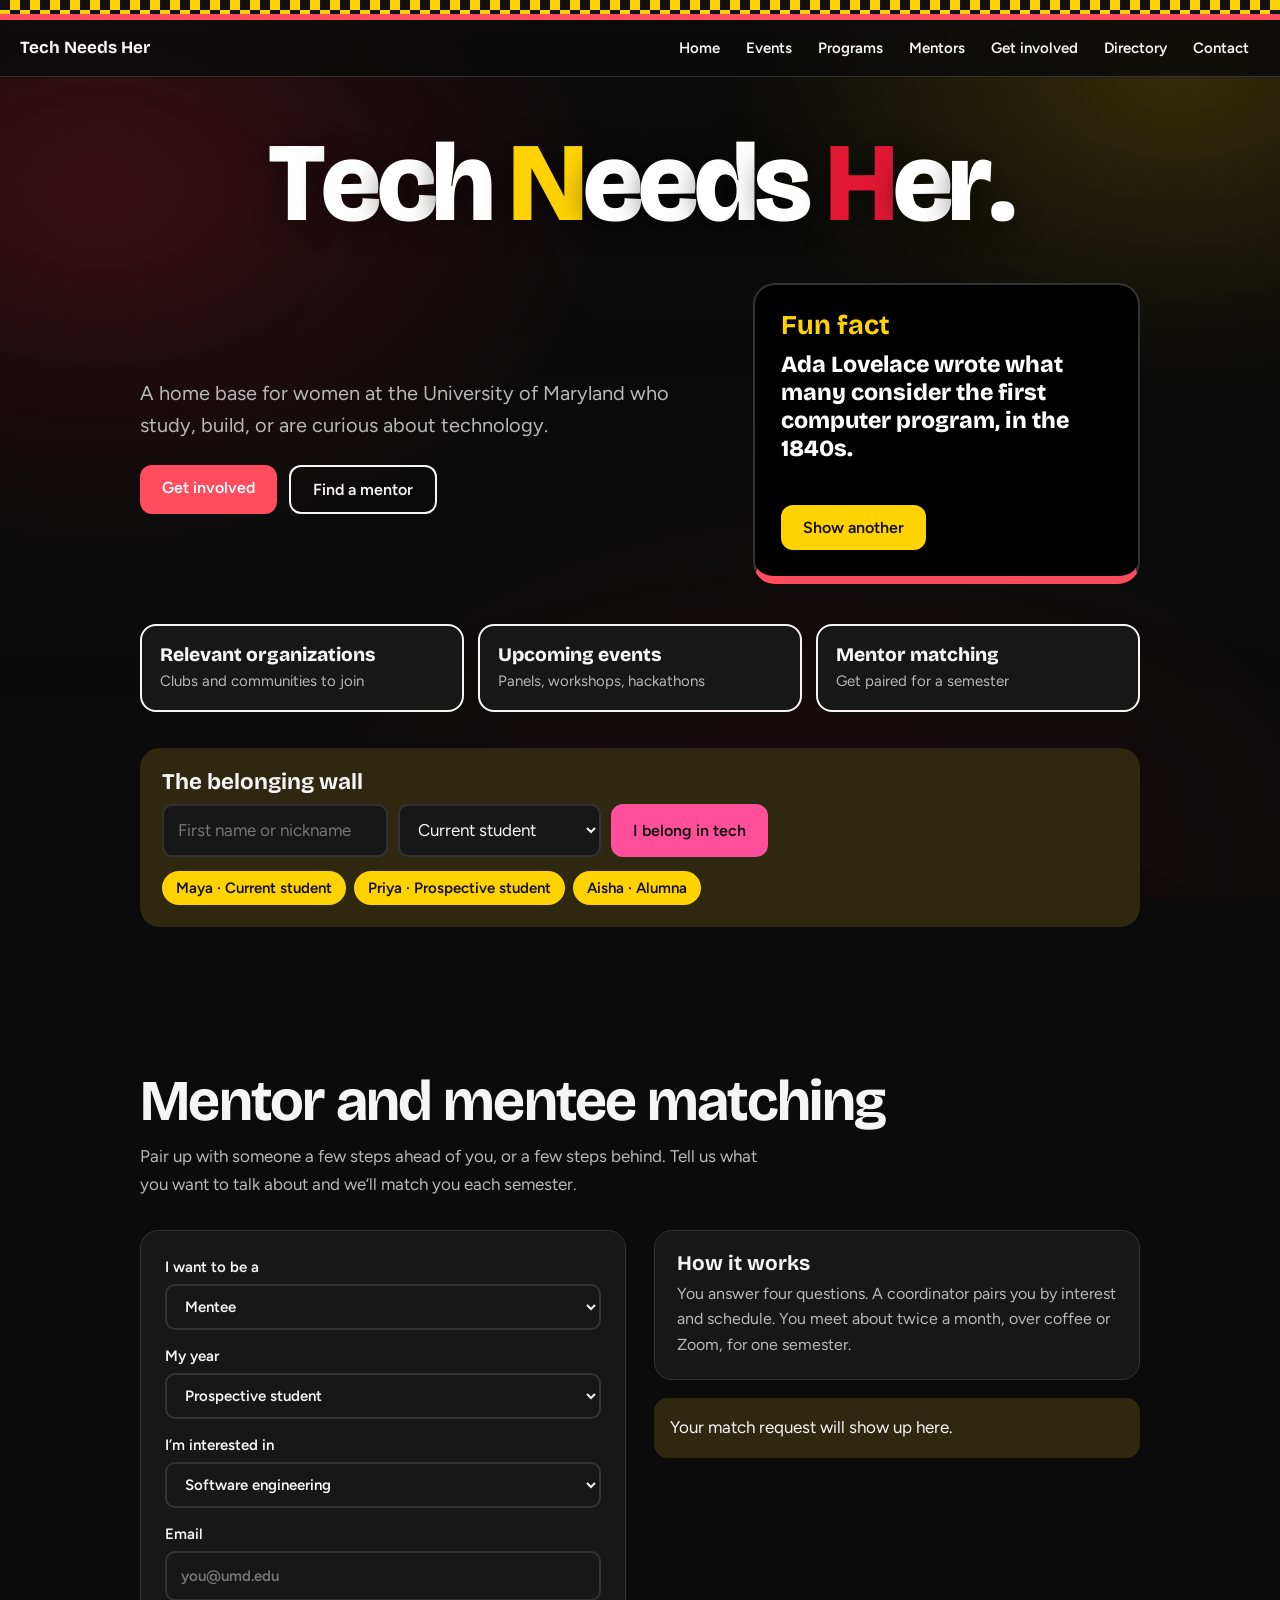
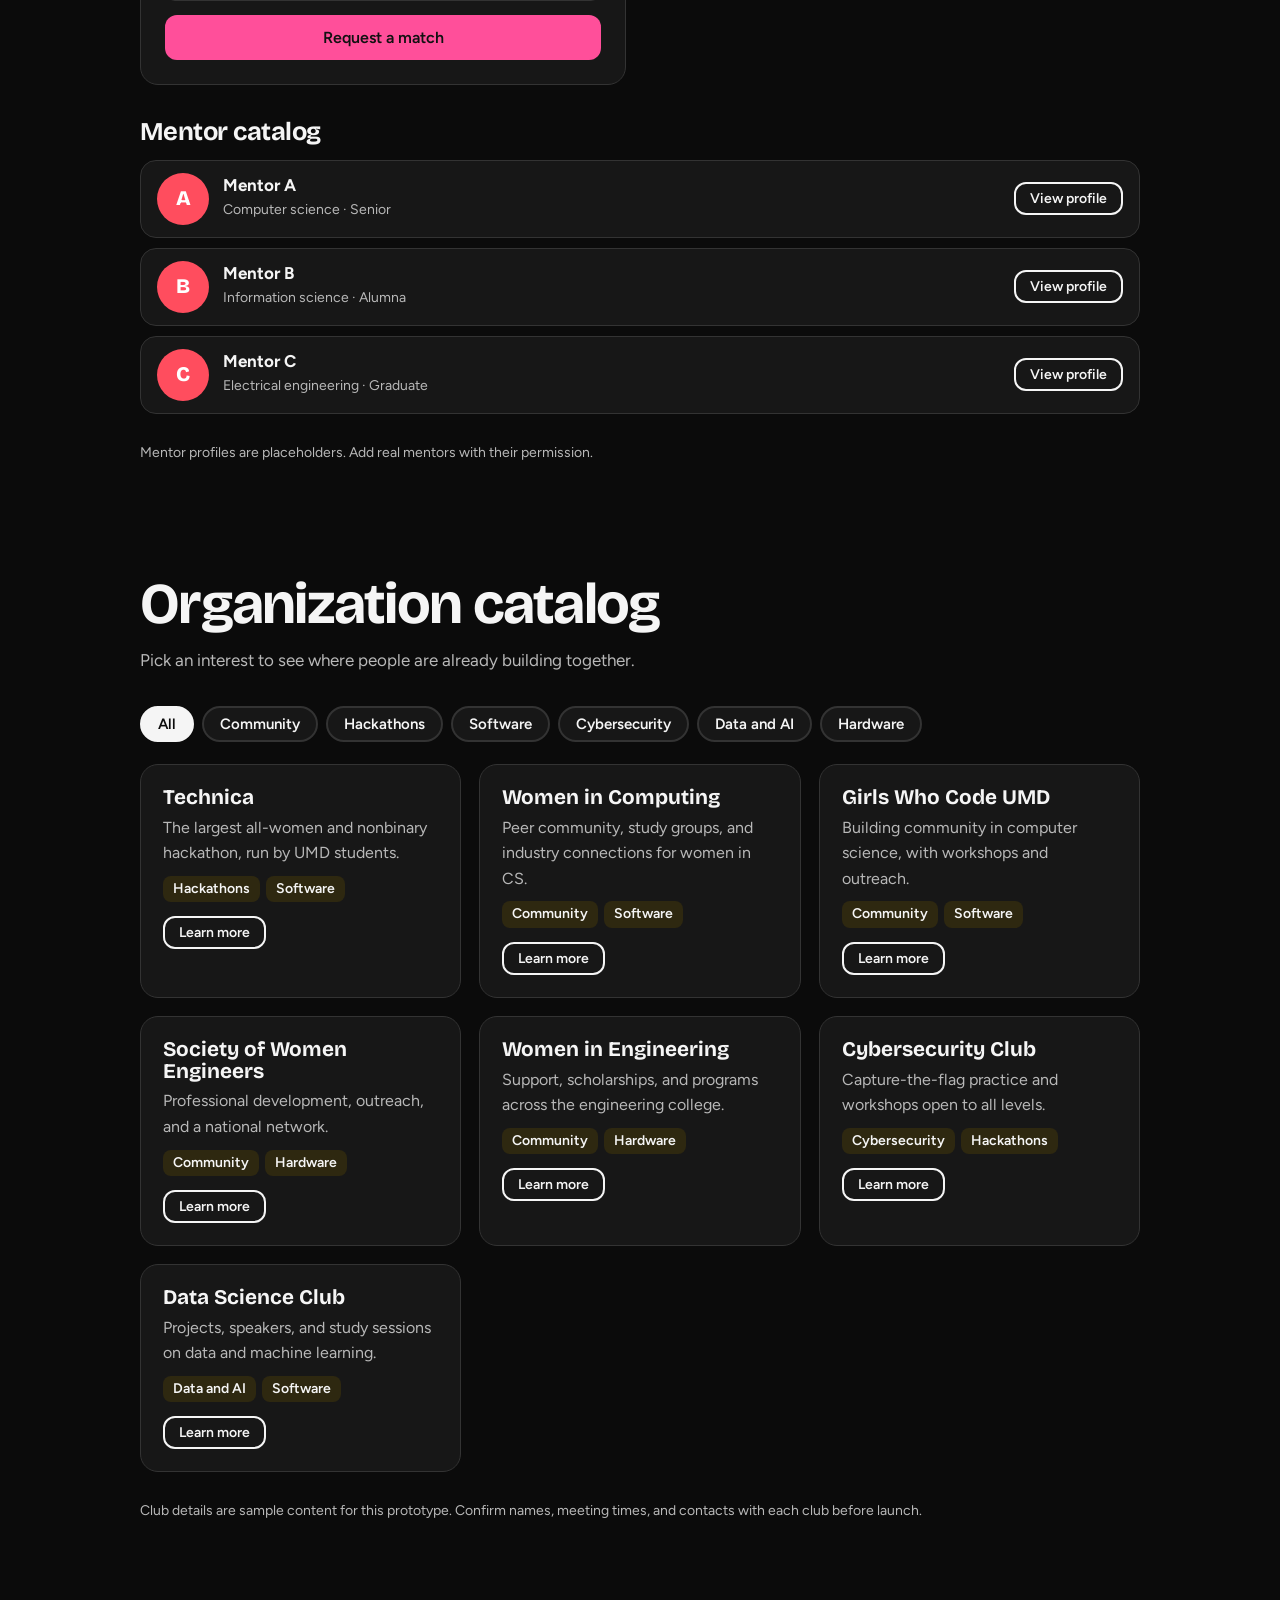
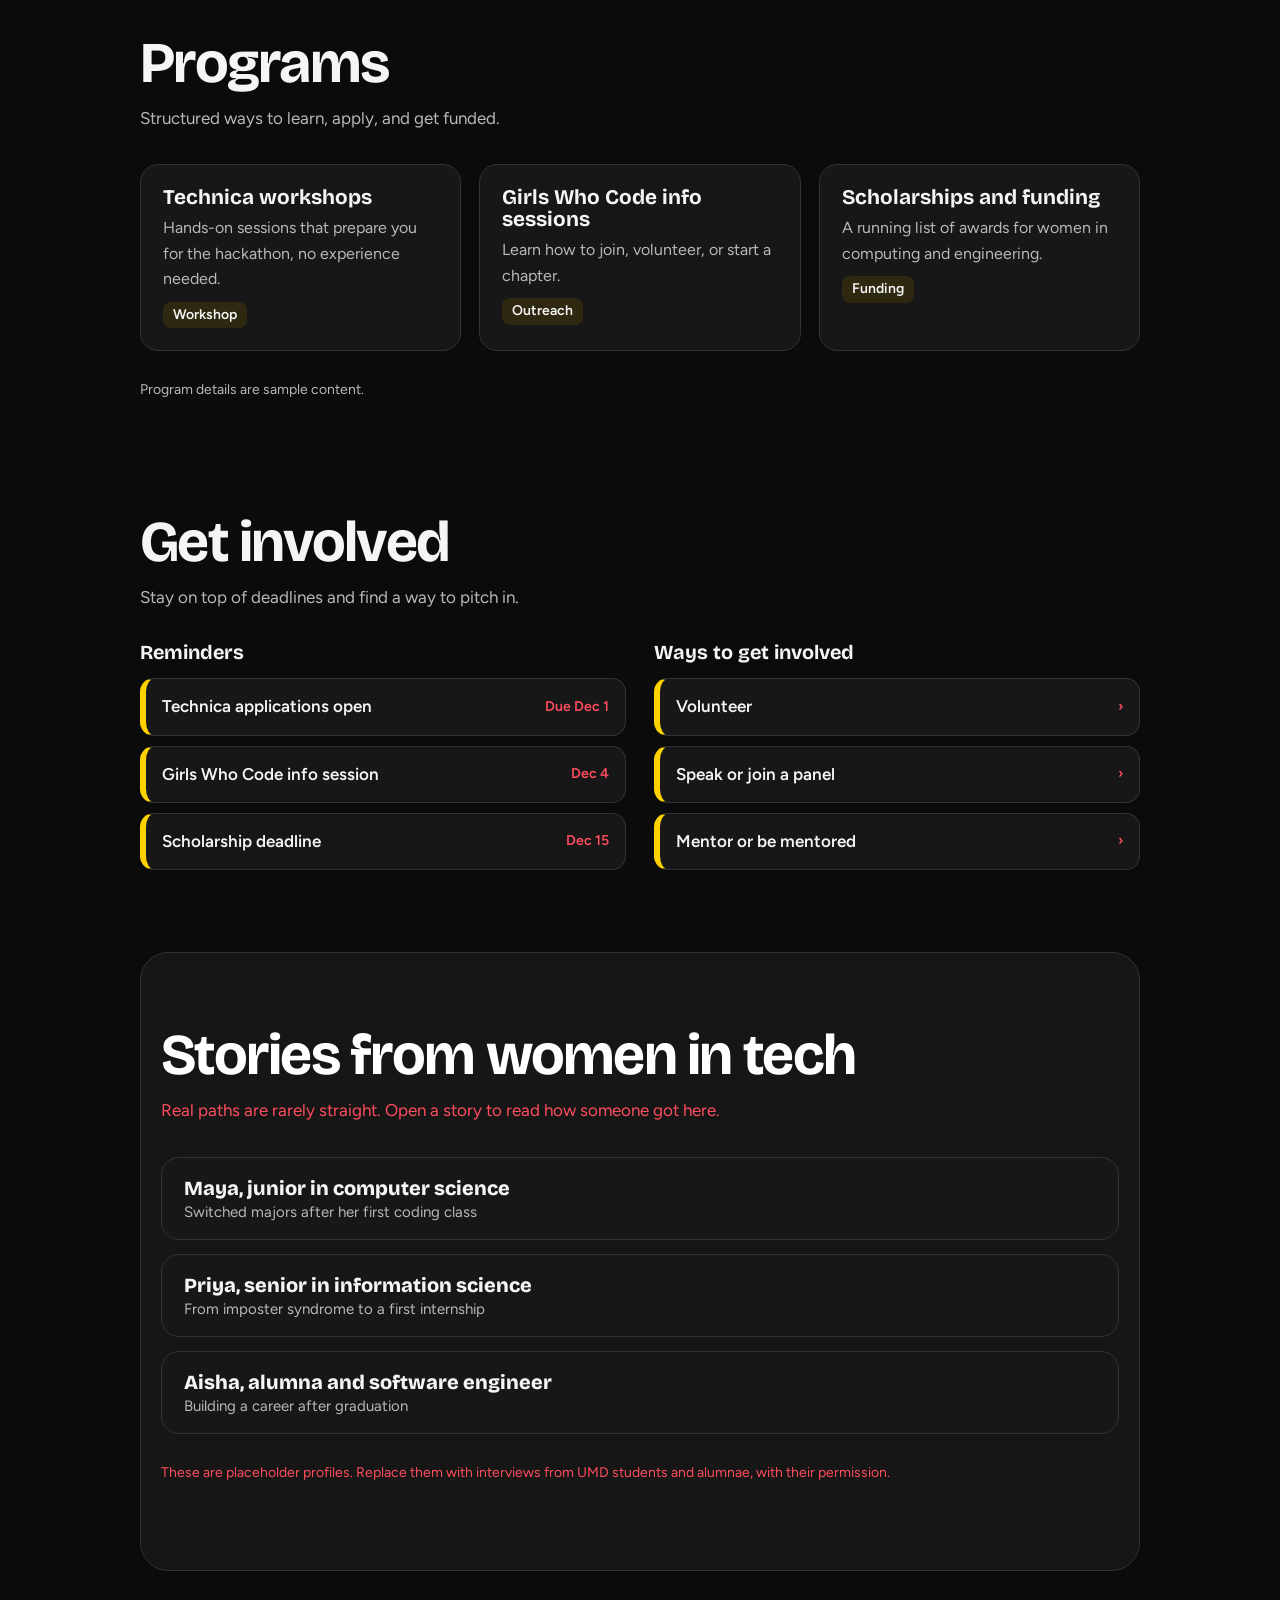
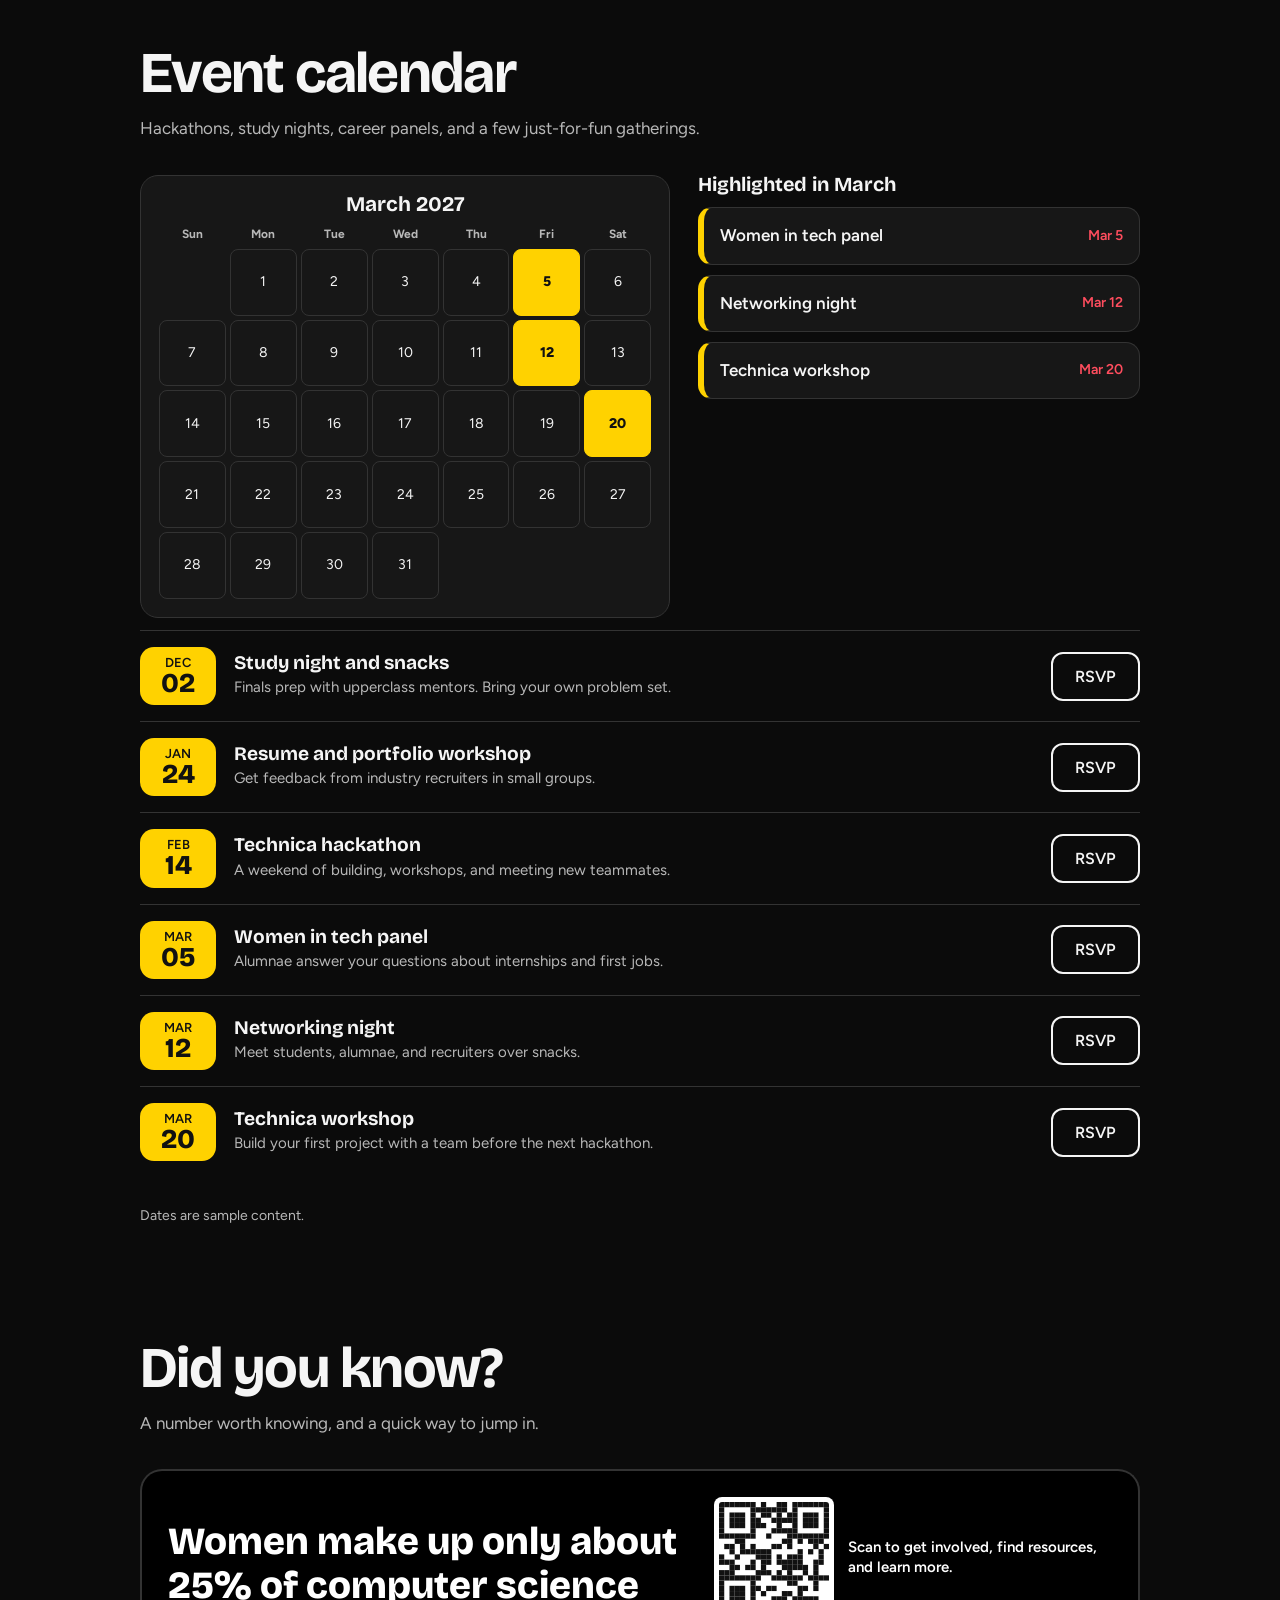
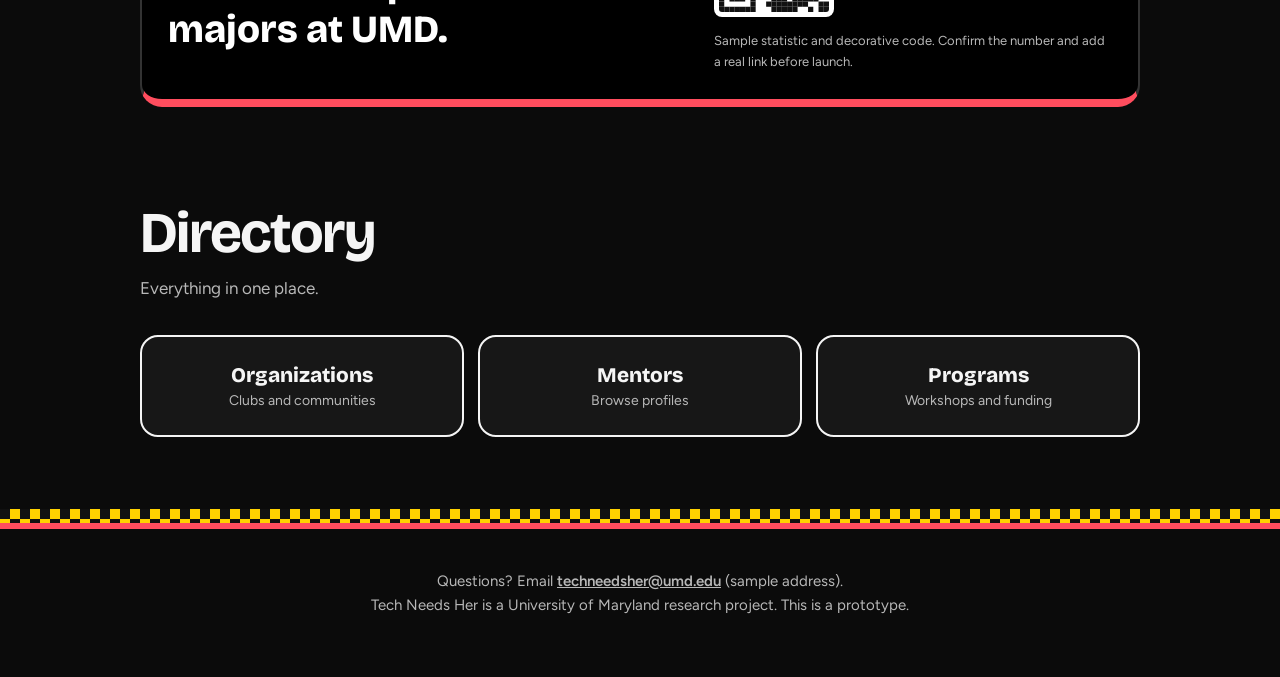
==== index.html @ 609c002f "for link" ====
<!DOCTYPE html>
<html lang="en">
<head>
<meta charset="utf-8">
<meta name="viewport" content="width=device-width, initial-scale=1, viewport-fit=cover">
<title>Tech Needs Her · UMD (Dark)</title>
<link rel="preconnect" href="https://fonts.googleapis.com">
<link href="https://fonts.googleapis.com/css2?family=Bricolage+Grotesque:wght@500;800&family=Figtree:wght@400;600&display=swap" rel="stylesheet">
<link rel="stylesheet" href="tnh2.css">
</head>
<body id="top">
<div class="bgvid" aria-hidden="true"><div class="glow"></div><video id="bgv" muted loop playsinline preload="auto"></video></div>
<div class="flag" aria-hidden="true"></div>
<nav aria-label="Main"><b>Tech Needs Her</b>
<a href="#top">Home</a><a href="#events">Events</a><a href="#programs">Programs</a><a href="#mentors">Mentors</a><a href="#involved">Get involved</a><a href="#directory">Directory</a><a href="#contact">Contact</a></nav>

<section class="hero">
<h1 class="title" aria-label="Tech Needs Her."><span aria-hidden="true"><span class="ch" style="--i:0">T</span><span class="ch" style="--i:1">e</span><span class="ch" style="--i:2">c</span><span class="ch" style="--i:3">h</span> <span class="ch y" style="--i:5">N</span><span class="ch" style="--i:6">e</span><span class="ch" style="--i:7">e</span><span class="ch" style="--i:8">d</span><span class="ch" style="--i:9">s</span> <span class="ch r" style="--i:11">H</span><span class="ch" style="--i:12">e</span><span class="ch" style="--i:13">r</span><span class="ch" style="--i:14">.</span></span></h1>
<div class="herogrid">
<div>
<p>A home base for women at the University of Maryland who study, build, or are curious about technology.</p>
<div class="row"><a class="btn" href="#involved">Get involved</a><a class="btn ghost" href="#mentors">Find a mentor</a></div>
</div>
<aside class="dyk factbox" id="factBox" aria-label="Fun fact">
<h3>Fun fact</h3>
<p class="fact" id="fact" aria-live="polite"></p>
<button class="btn alt" id="nextFact" type="button">Show another</button>
</aside>
</div>
<div class="quick">
<a href="#clubs">Relevant organizations<span>Clubs and communities to join</span></a>
<a href="#events">Upcoming events<span>Panels, workshops, hackathons</span></a>
<a href="#mentors">Mentor matching<span>Get paired for a semester</span></a>
</div>
<div class="wall">
<h3>The belonging wall</h3>
<form id="wallForm"><input id="wallName" placeholder="First name or nickname" aria-label="Your name" required maxlength="20">
<select id="wallRole" aria-label="Your status"><option>Current student</option><option>Prospective student</option><option>Alumna</option></select>
<button class="btn pink" type="submit">I belong in tech</button></form>
<div class="chips" id="wallChips" aria-live="polite"></div>
</div>
</section>

<section id="mentors">
<h2>Mentor and mentee matching</h2>
<p class="lede">Pair up with someone a few steps ahead of you, or a few steps behind. Tell us what you want to talk about and we’ll match you each semester.</p>
<div class="mentor">
<form id="mForm">
<label>I want to be a<select id="mRole"><option>Mentee</option><option>Mentor</option></select></label>
<label>My year<select id="mYear"><option>Prospective student</option><option>Freshman</option><option>Sophomore</option><option>Junior</option><option>Senior</option><option>Graduate</option></select></label>
<label>I’m interested in<select id="mTopic"><option>Software engineering</option><option>Cybersecurity</option><option>Data science and AI</option><option>Product and design</option><option>Hardware and robotics</option></select></label>
<label>Email<input type="email" id="mMail" placeholder="you@umd.edu" required></label>
<button class="btn pink" type="submit">Request a match</button>
</form>
<div>
<div class="card"><h3>How it works</h3><p>You answer four questions. A coordinator pairs you by interest and schedule. You meet about twice a month, over coffee or Zoom, for one semester.</p></div>
<div class="ok" id="mOut" style="margin-top:18px" role="status" aria-live="polite">Your match request will show up here.</div>
</div></div>
<h2 class="s">Mentor catalog</h2>
<div id="mc"></div>
<p class="note">Mentor profiles are placeholders. Add real mentors with their permission.</p>
</section>

<section id="clubs" style="padding-top:24px">
<h2>Organization catalog</h2>
<p class="lede">Pick an interest to see where people are already building together.</p>
<div class="filters" id="cf" role="group" aria-label="Filter clubs"></div>
<div class="grid" id="cg"></div>
<p class="note">Club details are sample content for this prototype. Confirm names, meeting times, and contacts with each club before launch.</p>
</section>

<section id="programs" style="padding-top:24px">
<h2>Programs</h2>
<p class="lede">Structured ways to learn, apply, and get funded.</p>
<div class="grid" id="pg"></div>
<p class="note">Program details are sample content.</p>
</section>

<section id="involved" style="padding-top:24px">
<h2>Get involved</h2>
<p class="lede">Stay on top of deadlines and find a way to pitch in.</p>
<div class="two">
<div><h3 style="margin-bottom:14px">Reminders</h3><div id="rem"></div></div>
<div><h3 style="margin-bottom:14px">Ways to get involved</h3><div id="ways"></div><div class="ok" id="wayOut" role="status" aria-live="polite" hidden></div></div>
</div>
</section>

<div class="bigwrap"><section class="big" id="stories">
<h2>Stories from women in tech</h2>
<p class="lede">Real paths are rarely straight. Open a story to read how someone got here.</p>
<div style="display:grid;gap:14px" id="sg"></div>
<p class="note">These are placeholder profiles. Replace them with interviews from UMD students and alumnae, with their permission.</p>
</section></div>

<section id="events">
<h2>Event calendar</h2>
<p class="lede">Hackathons, study nights, career panels, and a few just-for-fun gatherings.</p>
<div class="calwrap">
<div class="cal"><h3>March 2027</h3><div class="cg" id="cal"></div></div>
<div><h3 style="margin-bottom:12px">Highlighted in March</h3><div id="marEv"></div></div>
</div>
<div id="eg"></div>
<p class="note">Dates are sample content.</p>
</section>

<section id="scan" style="padding-top:24px">
<h2>Did you know?</h2>
<p class="lede">A number worth knowing, and a quick way to jump in.</p>
<div class="dyk wide">
<p class="stat">Women make up only about 25% of computer science majors at UMD.</p>
<div>
<div class="scan"><svg id="qr" viewBox="0 0 21 21" aria-hidden="true"></svg><span>Scan to get involved, find resources, and learn more.</span></div>
<small>Sample statistic and decorative code. Confirm the number and add a real link before launch.</small>
</div></div>
</section>

<section id="directory" style="padding-top:24px">
<h2>Directory</h2>
<p class="lede">Everything in one place.</p>
<div class="dir"><a href="#clubs">Organizations<small>Clubs and communities</small></a><a href="#mentors">Mentors<small>Browse profiles</small></a><a href="#programs">Programs<small>Workshops and funding</small></a></div>
</section>

<div class="flag" aria-hidden="true"></div>
<footer id="contact">Questions? Email <a href="mailto:techneedsher@umd.edu">techneedsher@umd.edu</a> (sample address).<br>Tech Needs Her is a University of Maryland research project. This is a prototype.</footer>

<script src="tnh2.js"></script>
</body>
</html>
---- tnh2.css ----
:root{--bg:#0B0B0B;--ink:#F5F5F5;--mut:#B8B8B8;--card:#171717;--line:#333;--red:#FF4D5E;--gold:#FFD200;--lil:#2E2810;color-scheme:dark;--pink:#FF4F9A;--onred:#fff;
box-sizing:border-box;padding-top:env(safe-area-inset-top,0px);padding-bottom:env(safe-area-inset-bottom,0px)}
html{scroll-padding-top:70px;scroll-behavior:smooth}
*,*::before,*::after{box-sizing:border-box}
body{margin:0;background:var(--bg);color:var(--ink);font:400 17px/1.6 Figtree,system-ui,sans-serif}
h1,h2,h3{font-family:'Bricolage Grotesque',Figtree,sans-serif;line-height:1.05;margin:0}
a{color:inherit}
:focus-visible{outline:3px solid var(--gold);outline-offset:2px}
nav{position:sticky;top:env(safe-area-inset-top,0px);z-index:5;background:var(--bg);border-bottom:1px solid var(--line);display:flex;gap:4px;align-items:center;padding:10px 20px;overflow-x:auto}
nav b{font-family:'Bricolage Grotesque',sans-serif;margin-right:auto;white-space:nowrap;padding-right:12px}
nav a{text-decoration:none;padding:6px 11px;border-radius:99px;font-weight:600;font-size:15px;white-space:nowrap}
nav a:hover{background:var(--lil)}
section{max-width:1040px;margin:0 auto;padding:72px 20px}
.hero{padding-top:48px}
.herogrid{display:grid;grid-template-columns:1.5fr 1fr;gap:32px;align-items:center}
h1{font-size:clamp(3.4rem,11vw,8rem);font-weight:800;letter-spacing:-.04em}
h1.title{color:#fff;text-align:center;white-space:nowrap;overflow-wrap:normal;margin:0 0 40px;font-size:clamp(2rem,9vw,7rem);text-shadow:0 4px 28px rgba(0,0,0,.5)}
.title .ch{display:inline-block;animation:floatin 1.1s cubic-bezier(.2,.7,.2,1) both;animation-delay:calc(var(--i)*80ms + 200ms)}
@keyframes floatin{from{opacity:0;transform:translateY(.7em) rotate(-5deg);filter:blur(8px)}to{opacity:1;transform:none;filter:blur(0)}}
.title .y{color:#FFD200}.title .r{color:#E21833}
.hero p{font-size:1.25rem;max-width:34rem;color:var(--mut);margin:24px 0}
.btn{display:inline-block;border:0;cursor:pointer;font:600 16px Figtree,sans-serif;background:var(--red);color:var(--onred);padding:13px 22px;border-radius:12px;text-decoration:none}
.btn.alt{background:var(--gold);color:#111}.btn.pink{background:var(--pink);color:#111}
.btn.ghost{background:transparent;color:var(--ink);border:2px solid var(--ink)}
.btn.sm{padding:6px 14px;font-size:14px}
.row{display:flex;gap:12px;flex-wrap:wrap}
.dyk{background:#000;color:#fff;border:2px solid #333;border-radius:22px;padding:26px;border-bottom:8px solid var(--red)}
.dyk h3{font-size:1.7rem;color:var(--gold)}
.dyk .stat{font:800 1.5rem/1.15 'Bricolage Grotesque',sans-serif;margin:12px 0 18px;color:#fff}
.dyk .scan{display:flex;gap:14px;align-items:center;font-weight:600;font-size:15px;line-height:1.35}
.dyk svg{flex:none;width:72px;height:72px;background:#fff;padding:5px;border-radius:8px}
.dyk small{display:block;margin-top:14px;font-size:13px;color:#B8B8B8}
.quick{display:grid;grid-template-columns:repeat(3,1fr);gap:14px;margin-top:40px}
.quick a{display:block;text-decoration:none;background:var(--card);border:2px solid var(--ink);border-radius:16px;padding:18px;font:800 1.2rem/1.1 'Bricolage Grotesque',sans-serif}
.quick a span{display:block;font:400 15px/1.4 Figtree,sans-serif;color:var(--mut);margin-top:6px}
.quick a:hover{background:var(--gold);color:#111}.quick a:hover span{color:#111}
.wall{margin-top:36px;padding:22px;background:var(--lil);border-radius:20px}
.wall h3{font-size:1.4rem;margin-bottom:10px}
.wall form{display:flex;gap:10px;flex-wrap:wrap}
input,select{font:inherit;padding:11px 14px;border-radius:10px;border:2px solid var(--line);background:var(--card);color:var(--ink);min-width:0}
.chips{display:flex;gap:8px;flex-wrap:wrap;margin-top:14px}
.chip{background:var(--gold);color:#111;font-weight:600;border-radius:99px;padding:5px 14px;font-size:15px}
h2{font-size:clamp(2.2rem,6vw,3.6rem);letter-spacing:-.03em;margin-bottom:12px}
h2.s{font-size:1.6rem;letter-spacing:-.02em;margin:34px 0 14px}
.lede{color:var(--mut);max-width:40rem;margin:0 0 32px}
.grid{display:grid;grid-template-columns:repeat(auto-fill,minmax(260px,1fr));gap:18px}
.card{background:var(--card);border:1px solid var(--line);border-radius:18px;padding:22px}
.card h3{font-size:1.3rem;margin-bottom:6px}
.card p{margin:6px 0 0;color:var(--mut);font-size:16px}
.card .btn{margin-top:14px}
.more{display:none;background:var(--lil);border-radius:10px;padding:8px 12px;font-size:14px;margin-top:12px;color:var(--ink)}
.more.on{display:block}
.tag{display:inline-block;background:var(--lil);border-radius:8px;padding:2px 10px;font-size:14px;margin:10px 6px 0 0;font-weight:600}
.filters{display:flex;gap:8px;flex-wrap:wrap;margin-bottom:22px}
.filters button{font:600 15px Figtree,sans-serif;border:2px solid var(--line);background:var(--card);color:var(--ink);border-radius:99px;padding:7px 16px;cursor:pointer}
.filters button[aria-pressed=true]{background:var(--ink);color:var(--bg);border-color:var(--ink)}
.mentor{display:grid;grid-template-columns:1fr 1fr;gap:28px;align-items:start}
.mentor form{display:grid;gap:14px;background:var(--card);padding:24px;border-radius:18px;border:1px solid var(--line)}
label{display:grid;gap:5px;font-weight:600;font-size:15px}
.ok{background:var(--lil);border-radius:14px;padding:16px}
.mrow{display:grid;grid-template-columns:52px 1fr auto;gap:14px;align-items:center;background:var(--card);border:1px solid var(--line);border-radius:16px;padding:12px 16px}
.mrow+.mrow,.mrow+.more+.mrow{margin-top:10px}
.av{width:52px;height:52px;border-radius:50%;background:var(--red);color:var(--onred);display:grid;place-items:center;font:800 1.3rem 'Bricolage Grotesque',sans-serif}
.mrow b{display:block;line-height:1.2}.mrow small{color:var(--mut);font-size:14px}
.big{background:#111;color:#fff;--red:#FF4D5E;border-radius:28px;max-width:none}.big .lede,.big .note{color:var(--red)}
.bigwrap{max-width:1040px;margin:0 auto;padding:0 20px}
details{color:var(--ink);background:var(--card);border:1px solid var(--line);border-radius:18px;padding:18px 22px}
details summary{cursor:pointer;font:800 1.25rem 'Bricolage Grotesque',sans-serif;list-style:none}
details summary::-webkit-details-marker{display:none}
details summary small{display:block;font:400 15px Figtree,sans-serif;color:var(--mut);margin-top:3px}
details[open]{border-color:var(--red)}
.two{display:grid;grid-template-columns:1fr 1fr;gap:28px;align-items:start}
.item{display:flex;justify-content:space-between;align-items:center;gap:12px;background:var(--card);border:1px solid var(--line);border-left:6px solid var(--gold);border-radius:14px;padding:14px 16px;margin-bottom:10px;font-weight:600;text-decoration:none}
.item small{font-weight:600;color:var(--red);white-space:nowrap}
a.item:hover{border-left-color:var(--red)}
.calwrap{display:grid;grid-template-columns:1.2fr 1fr;gap:28px;align-items:start;margin-bottom:12px}
.cal{background:var(--card);border:1px solid var(--line);border-radius:18px;padding:18px}
.cal h3{font-size:1.3rem;text-align:center;margin-bottom:10px}
.cg{display:grid;grid-template-columns:repeat(7,1fr);gap:4px;text-align:center;font-size:14px}
.cg b{font-size:12px;color:var(--mut)}
.cg span{aspect-ratio:1;display:grid;place-items:center;border-radius:8px;border:1px solid var(--line)}
.cg span.has{background:var(--gold);color:#111;font-weight:800;border-color:var(--gold)}
.ev{display:grid;grid-template-columns:76px 1fr auto;gap:18px;align-items:center;padding:16px 0;border-top:1px solid var(--line)}
.date{background:var(--gold);color:#111;border-radius:14px;text-align:center;padding:8px 0;font:800 1.7rem/1 'Bricolage Grotesque',sans-serif}
.date small{display:block;font:600 13px Figtree,sans-serif}
.ev h3{font-size:1.2rem}.ev p{margin:2px 0 0;color:var(--mut);font-size:15px}
.fact{font:800 clamp(1.6rem,4vw,2.6rem)/1.15 'Bricolage Grotesque',sans-serif;min-height:7.5rem;margin:0 0 22px}
.note{font-size:14px;color:var(--mut);margin-top:28px}
.dir{display:grid;grid-template-columns:repeat(3,1fr);gap:14px}
.dir a{text-decoration:none;text-align:center;background:var(--card);border:2px solid var(--ink);border-radius:18px;padding:26px 12px;font:800 1.3rem 'Bricolage Grotesque',sans-serif}
.dir a small{display:block;font:400 14px Figtree,sans-serif;color:var(--mut);margin-top:4px}
.dir a:hover{background:var(--gold);color:#111}.dir a:hover small{color:#111}
.flag{height:20px;background:conic-gradient(#FFD200 25%,#111 0 50%,#FFD200 0 75%,#111 0) 0 0/20px 20px;border-bottom:6px solid var(--red)}
footer{text-align:center;padding:40px 20px 60px;color:var(--mut);font-size:15px}
footer a{font-weight:600}
@media(max-width:760px){.mentor,.two,.calwrap,.herogrid{grid-template-columns:1fr}.quick,.dir{grid-template-columns:1fr}.ev{grid-template-columns:64px 1fr}.ev .btn{grid-column:1/-1}}
@media(prefers-reduced-motion:reduce){html{scroll-behavior:auto}}

.big{background:#161616;border:1px solid var(--line)}
.bgvid{position:fixed;inset:0;overflow:hidden;z-index:-1;opacity:var(--vo,1);transition:opacity .25s linear}
.bgvid video{position:absolute;inset:0;width:100%;height:100%;object-fit:cover;opacity:0;transition:opacity 2s}
.bgvid video.on{opacity:.55}
.bgvid::after{content:"";position:absolute;inset:0;background:linear-gradient(rgba(11,11,11,.55),rgba(11,11,11,.8))}
.glow{position:absolute;inset:-20%;filter:blur(20px);animation:drift 18s ease-in-out infinite alternate;background:radial-gradient(40% 40% at 20% 30%,rgba(226,24,51,.55),transparent 70%),radial-gradient(35% 35% at 80% 20%,rgba(255,210,0,.4),transparent 70%),radial-gradient(45% 45% at 60% 85%,rgba(226,24,51,.35),transparent 70%)}
@keyframes drift{to{transform:translate(4%,-3%) scale(1.12) rotate(4deg)}}
nav{background:rgba(11,11,11,.85);backdrop-filter:blur(8px)}

@media(prefers-reduced-motion:reduce){.glow,.title .ch,.fact.pop{animation:none}.factbox{transition:none}.factbox:hover{transform:none}}

.dyk .fact{font:800 1.45rem/1.2 'Bricolage Grotesque',sans-serif;color:#fff;min-height:8.5rem;margin:12px 0 18px;max-width:none}
.factbox{cursor:pointer;transition:transform .2s,box-shadow .2s}
.factbox:hover{transform:translateY(-4px);box-shadow:0 10px 30px rgba(255,210,0,.25)}
.fact.pop{animation:pop .4s cubic-bezier(.2,.8,.3,1.3)}
@keyframes pop{from{opacity:0;transform:scale(.96) translateY(8px)}to{opacity:1;transform:none}}
.dyk.wide{display:grid;grid-template-columns:1.3fr 1fr;gap:28px;align-items:center}
.dyk.wide .stat{font-size:clamp(1.6rem,4vw,2.4rem);margin:0}
.dyk.wide svg{width:120px;height:120px}
@media(max-width:760px){.dyk.wide{grid-template-columns:1fr}}
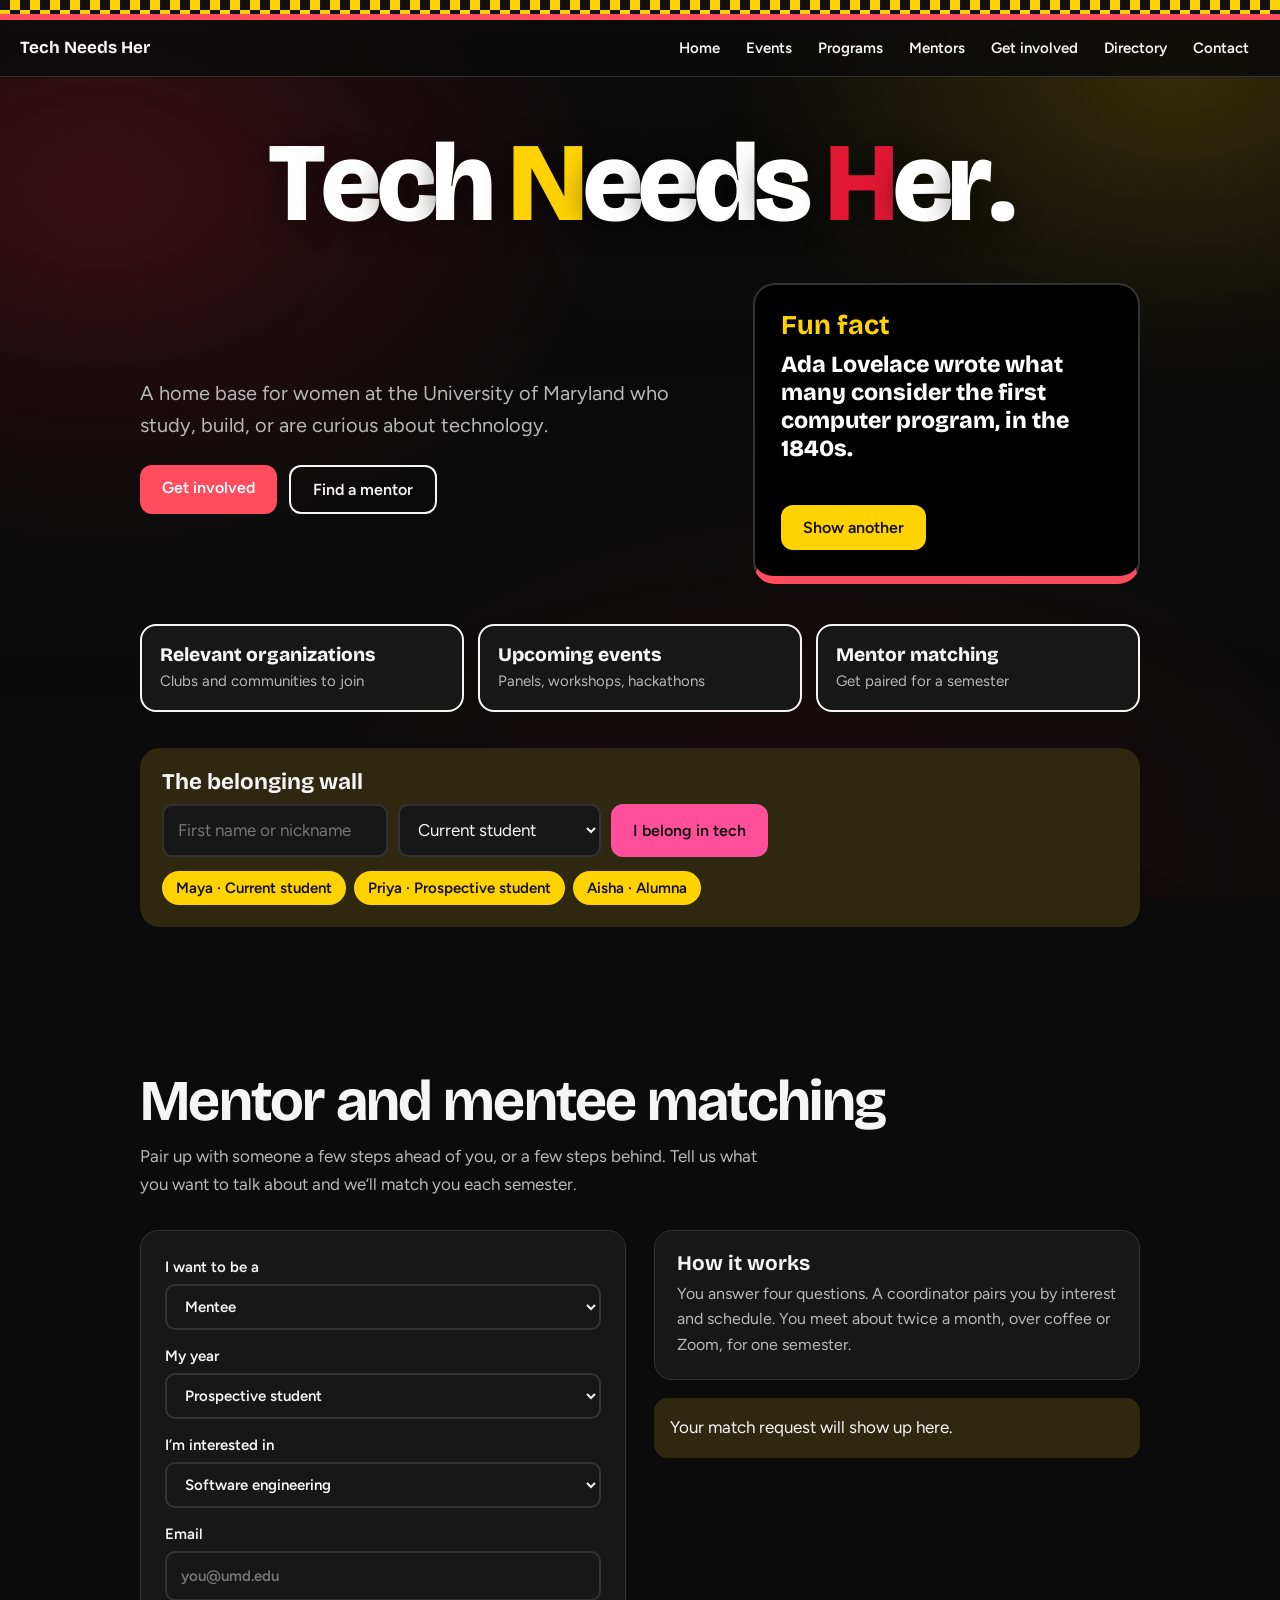
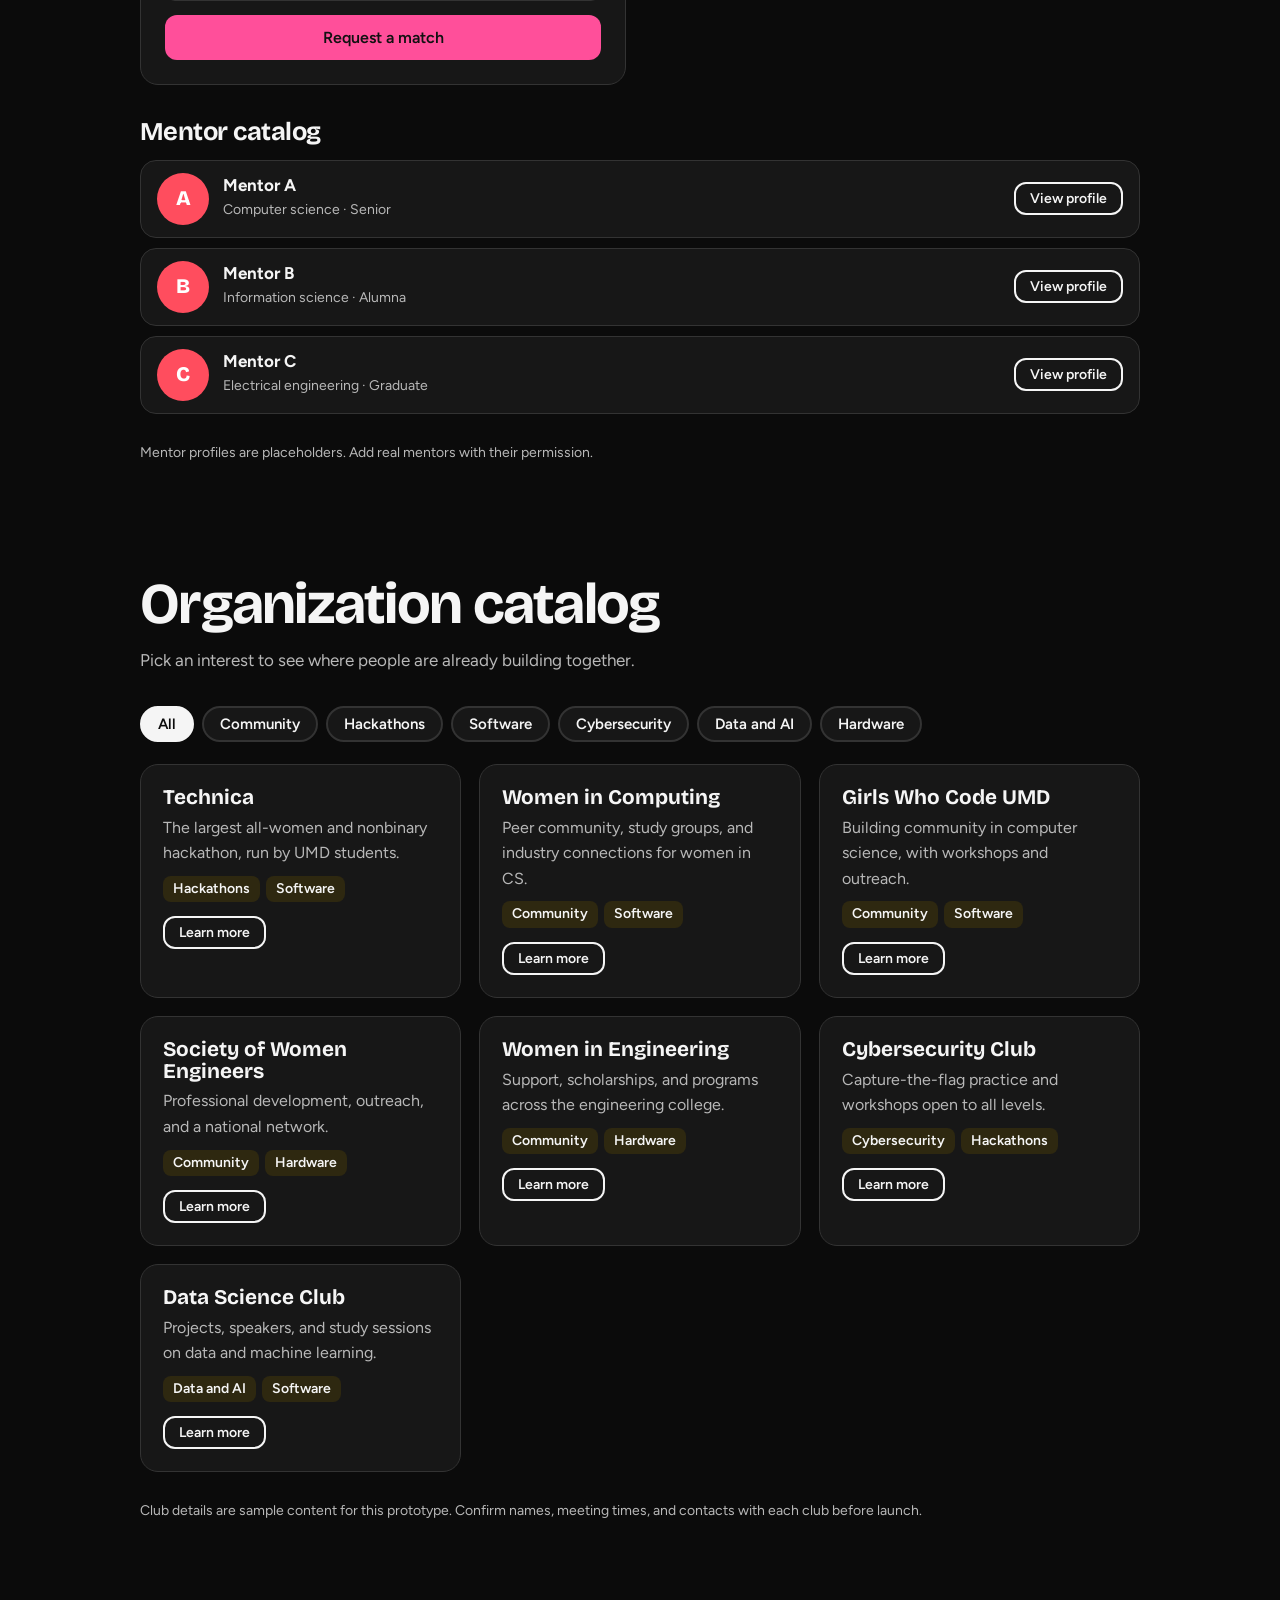
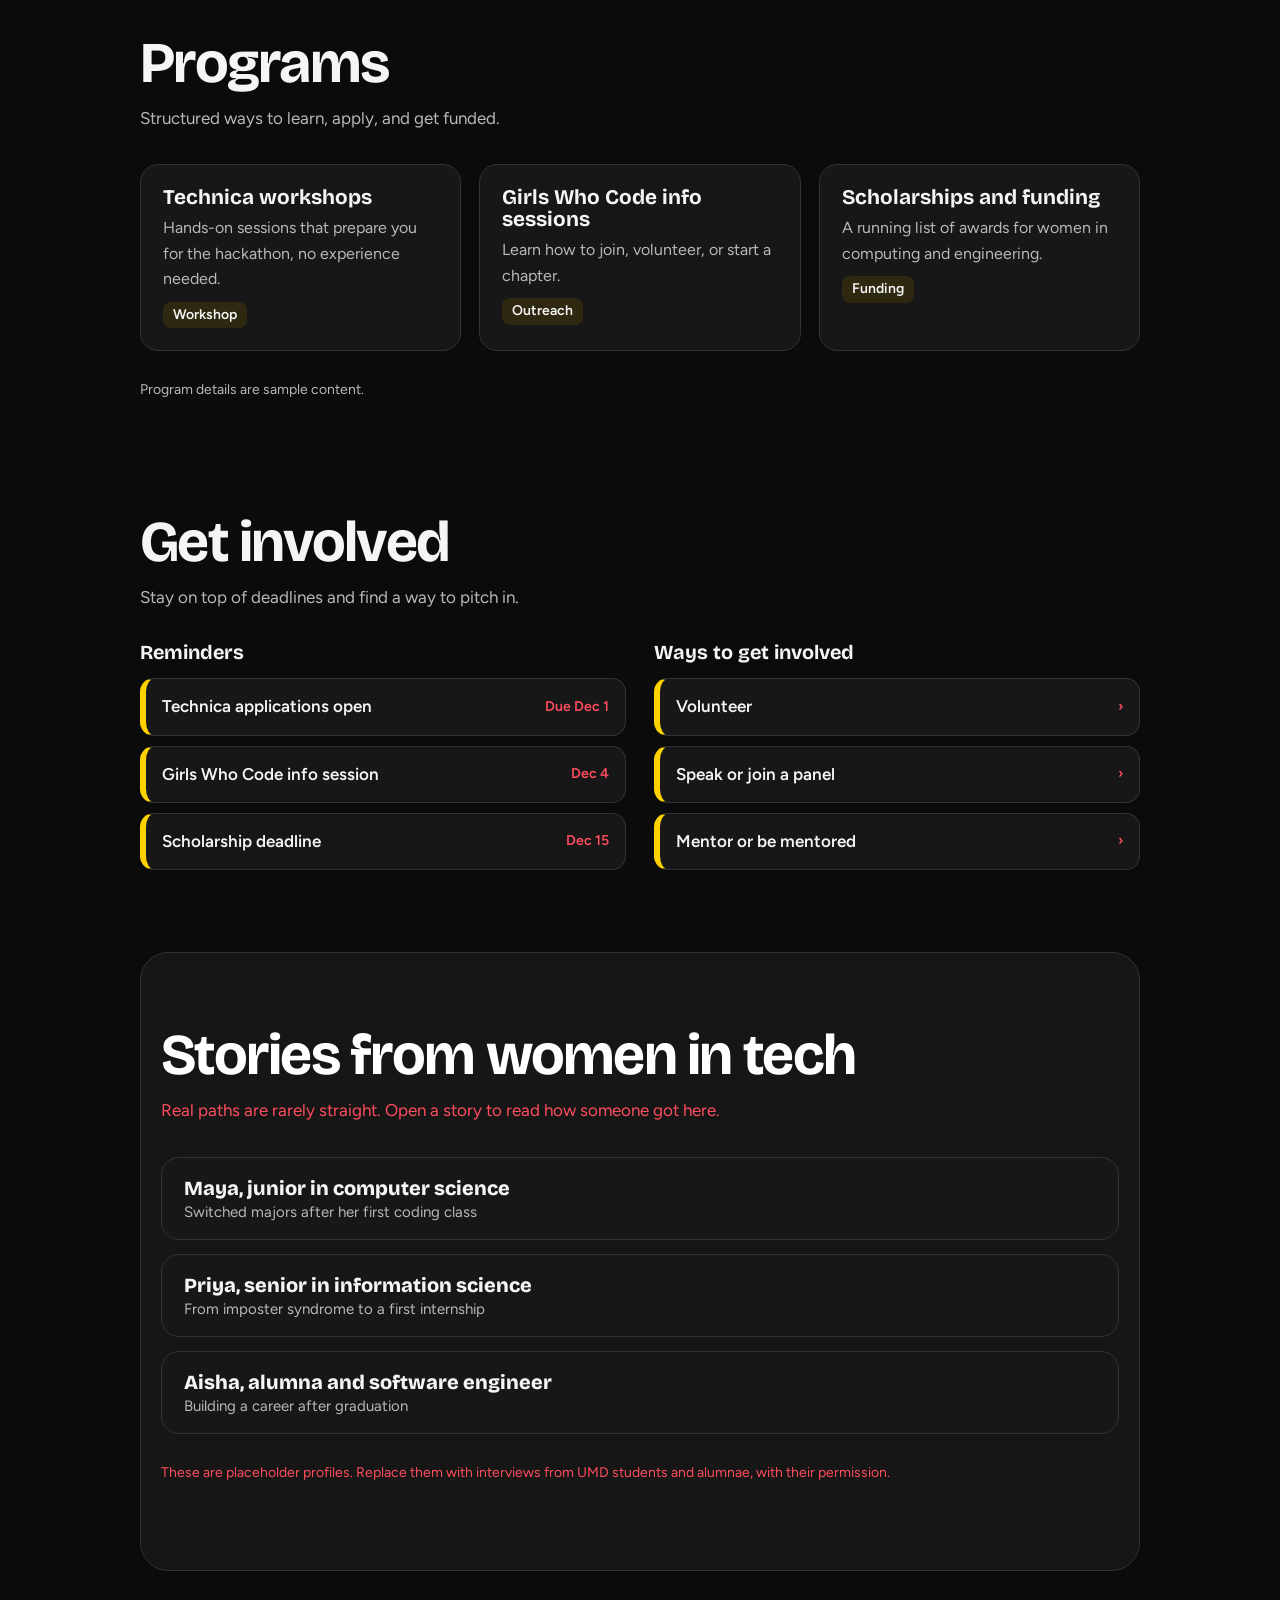
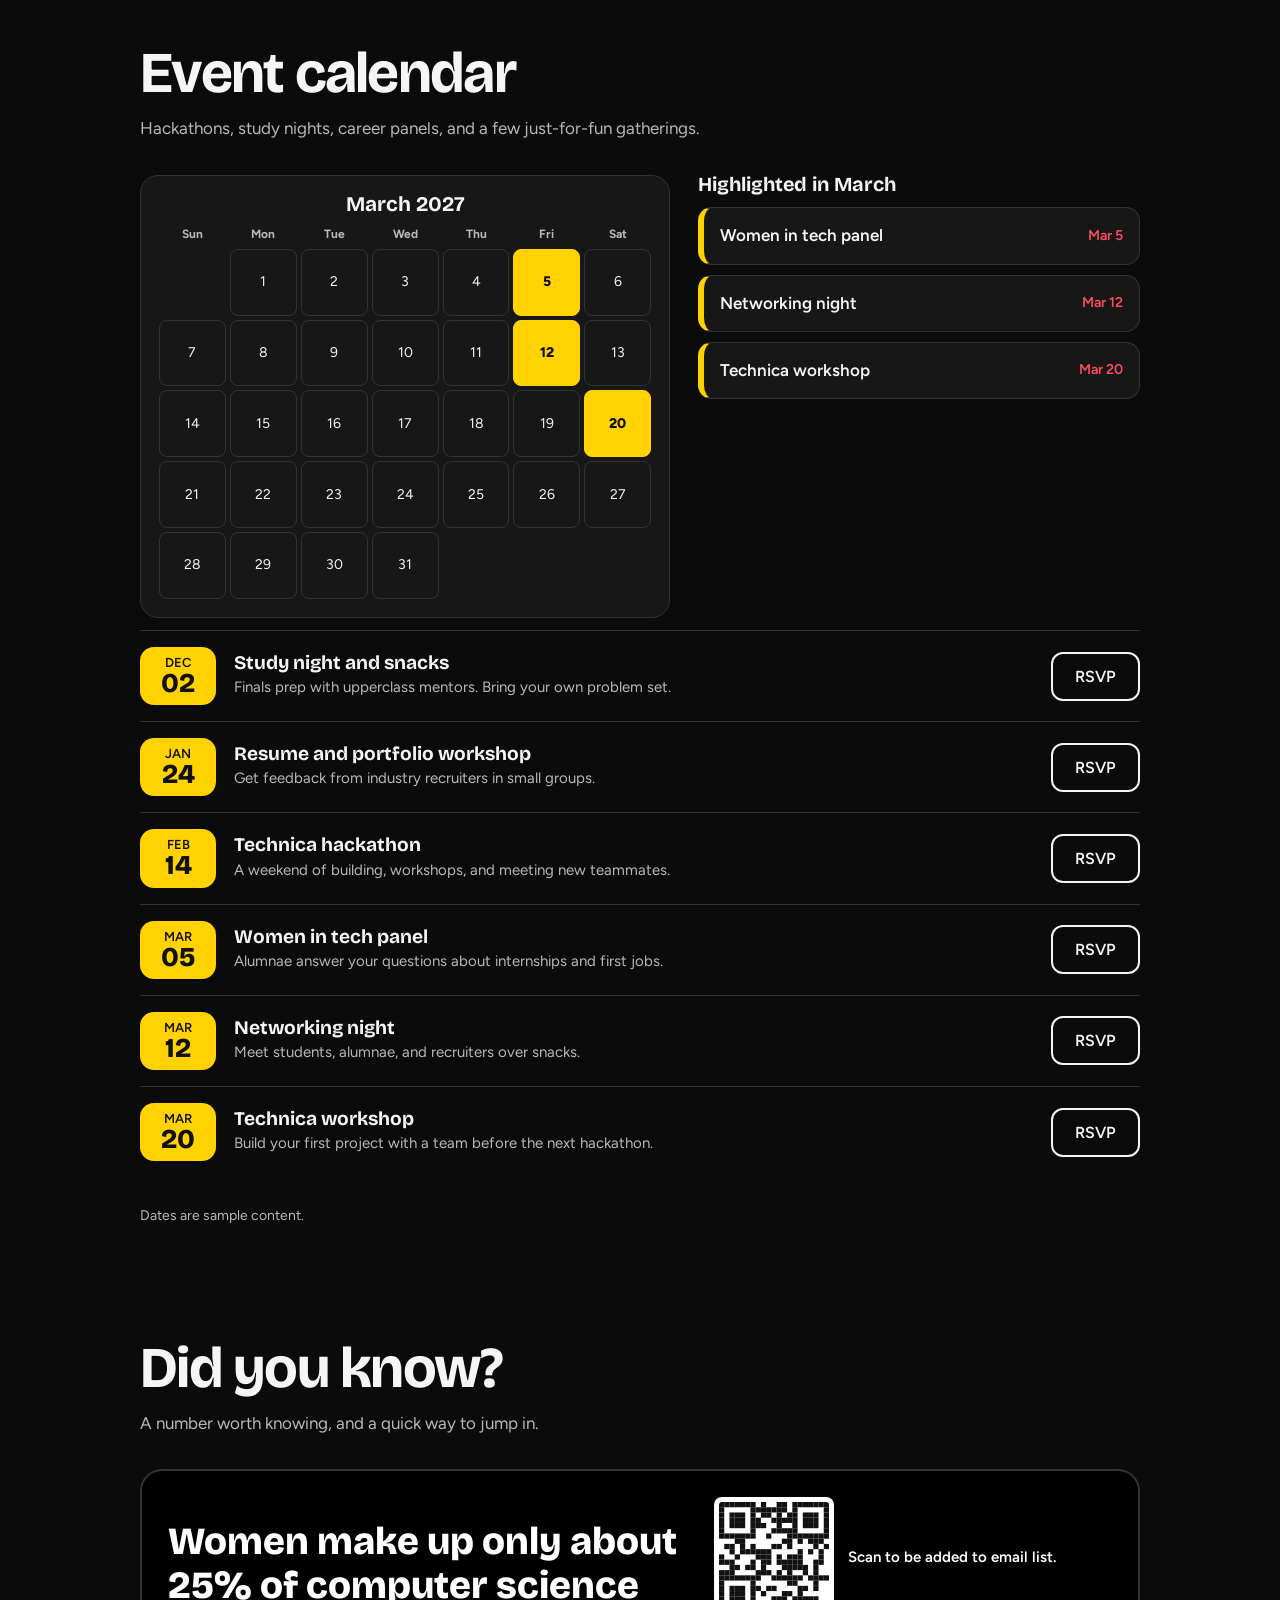
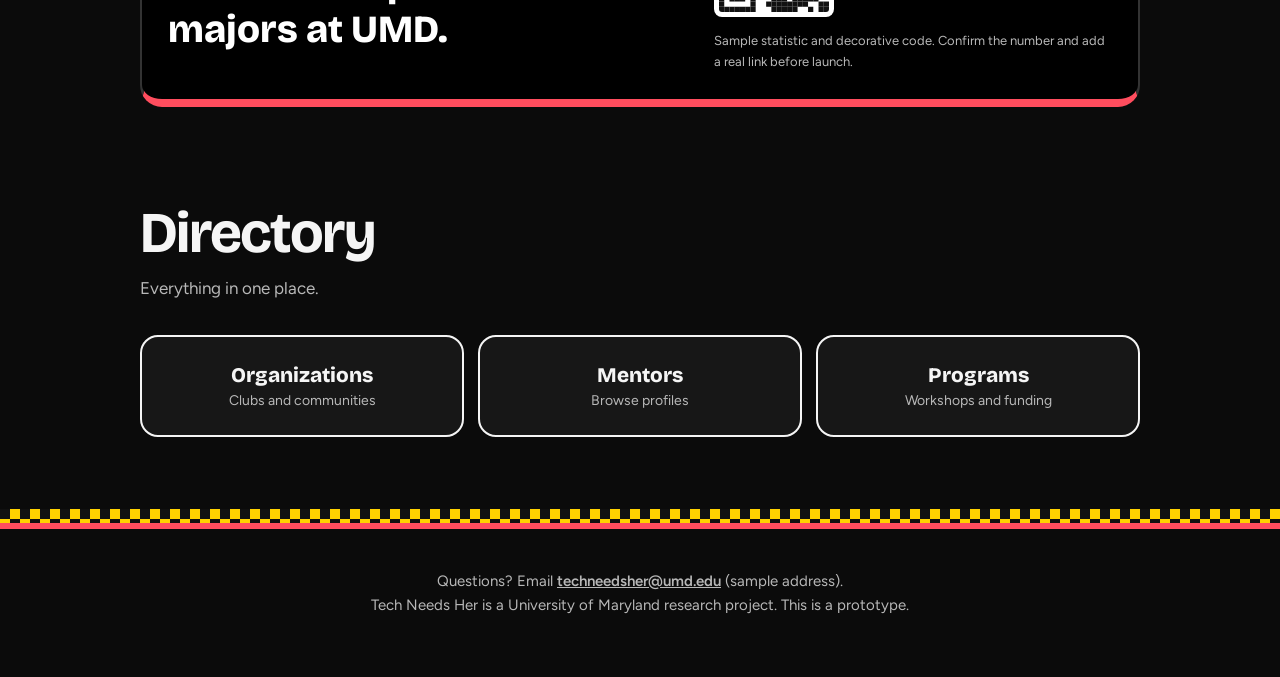
==== commit 7a85a171: "i" ====
--- a/index.html
+++ b/index.html
@@ -109,7 +109,8 @@
 <div class="dyk wide">
 <p class="stat">Women make up only about 25% of computer science majors at UMD.</p>
 <div>
-<div class="scan"><svg id="qr" viewBox="0 0 21 21" aria-hidden="true"></svg><span>Scan to get involved, find resources, and learn more.</span></div>
+<div class="scan"><svg id="qr" viewBox="0 0 21 21" aria-hidden="true"></svg>
+    <span>Scan to be added to email list. </span></div>
 <small>Sample statistic and decorative code. Confirm the number and add a real link before launch.</small>
 </div></div>
 </section>
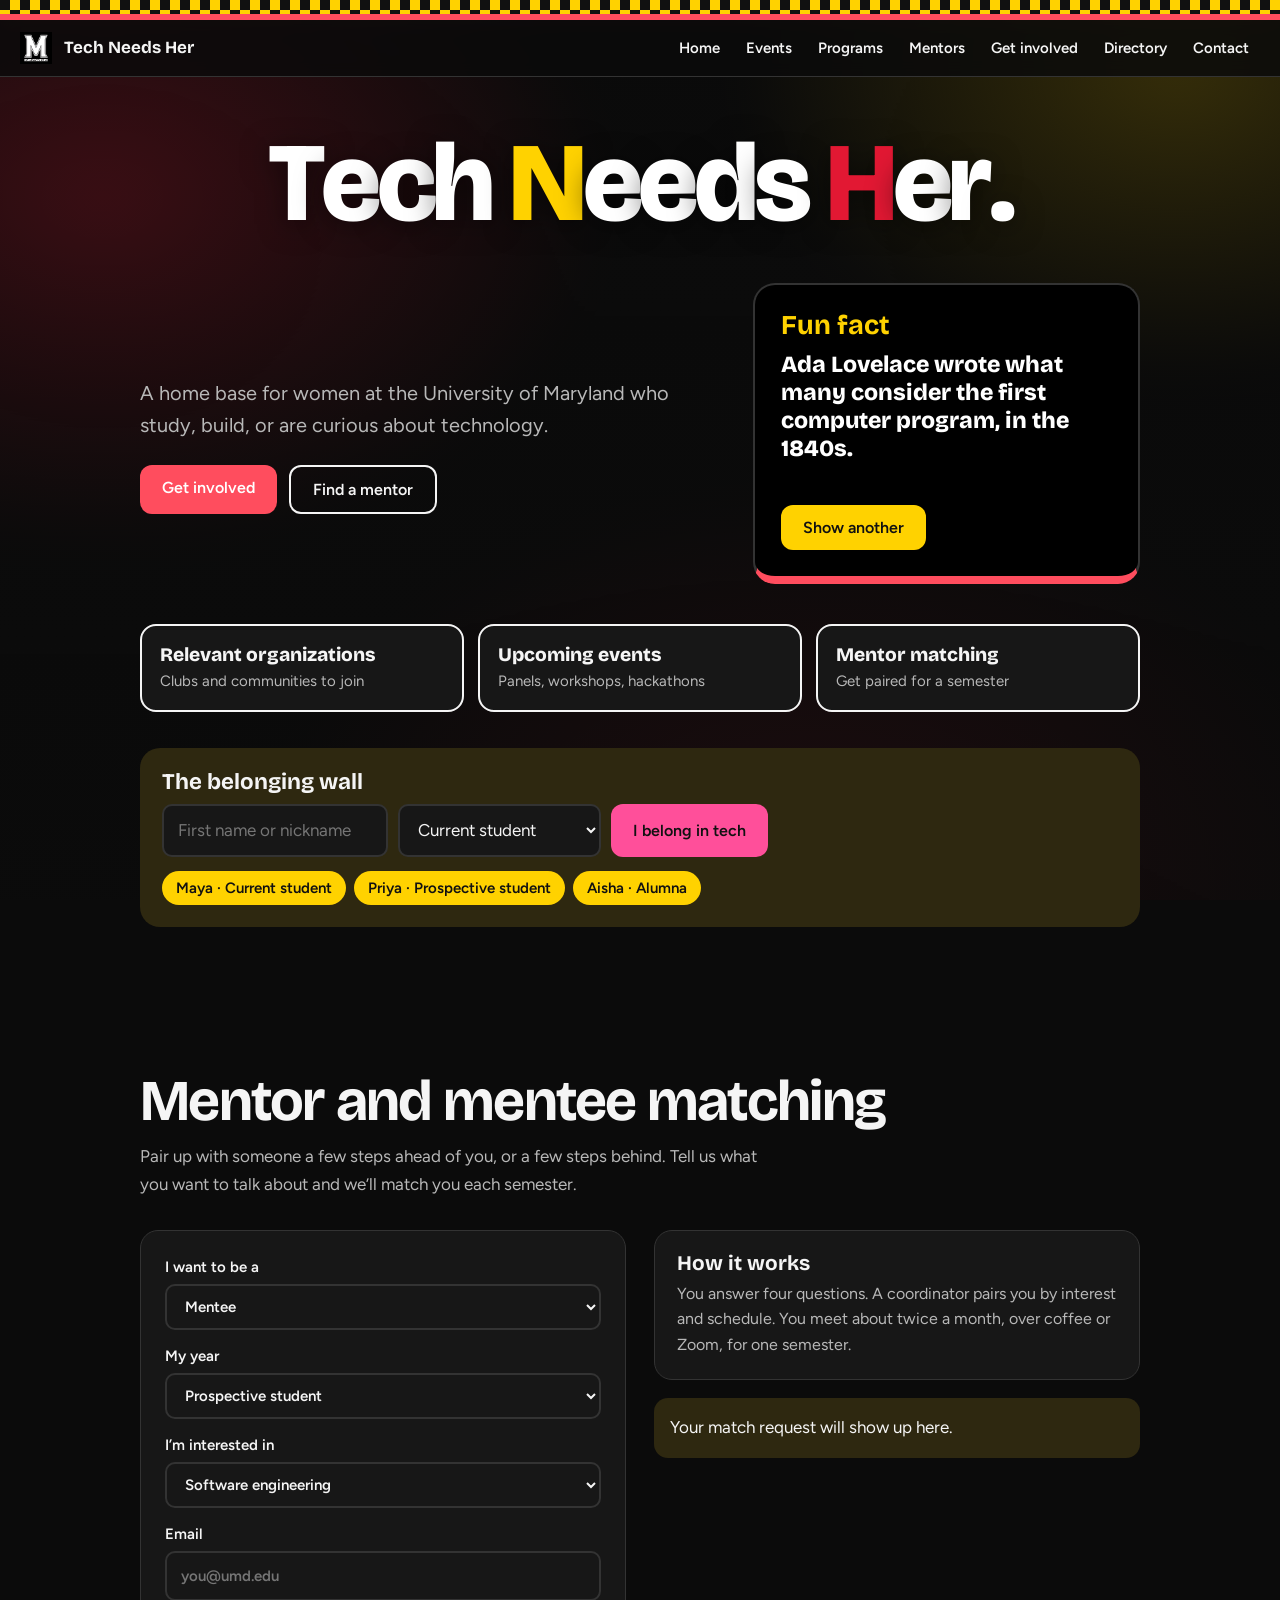
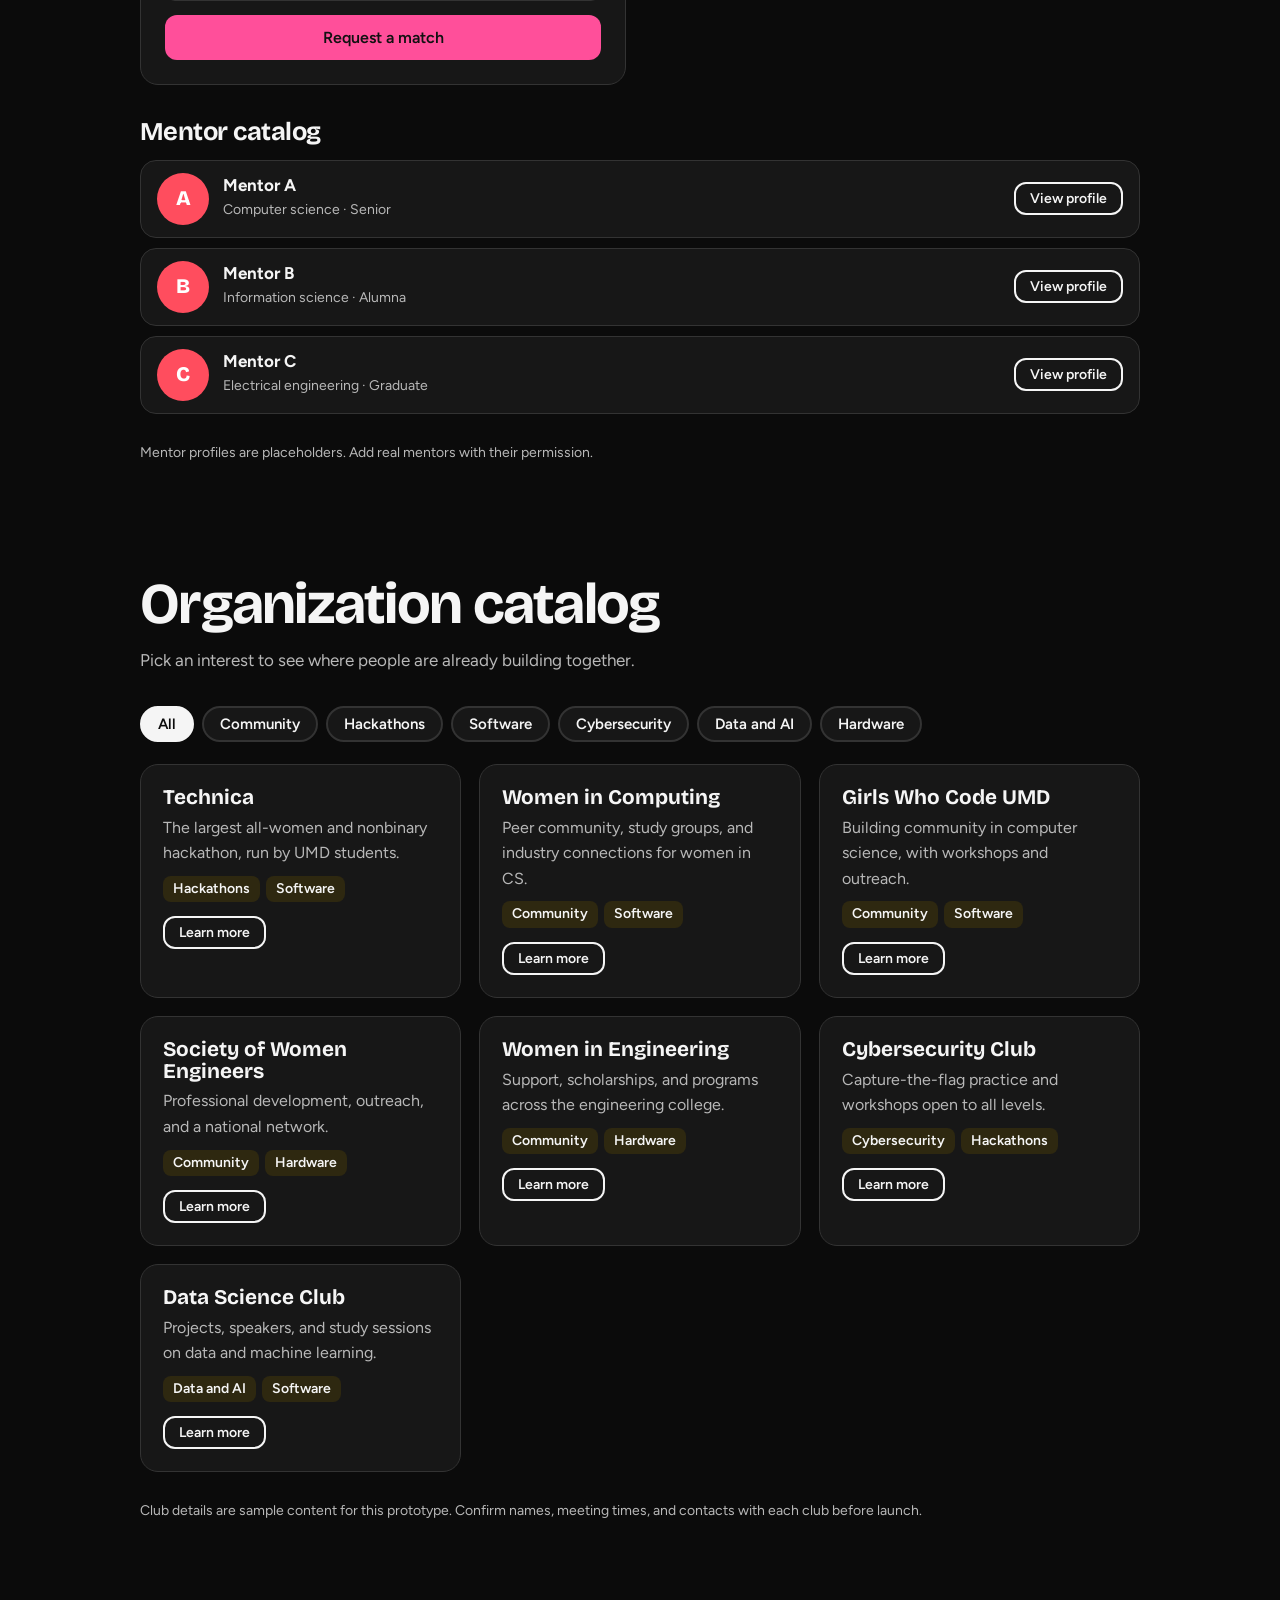
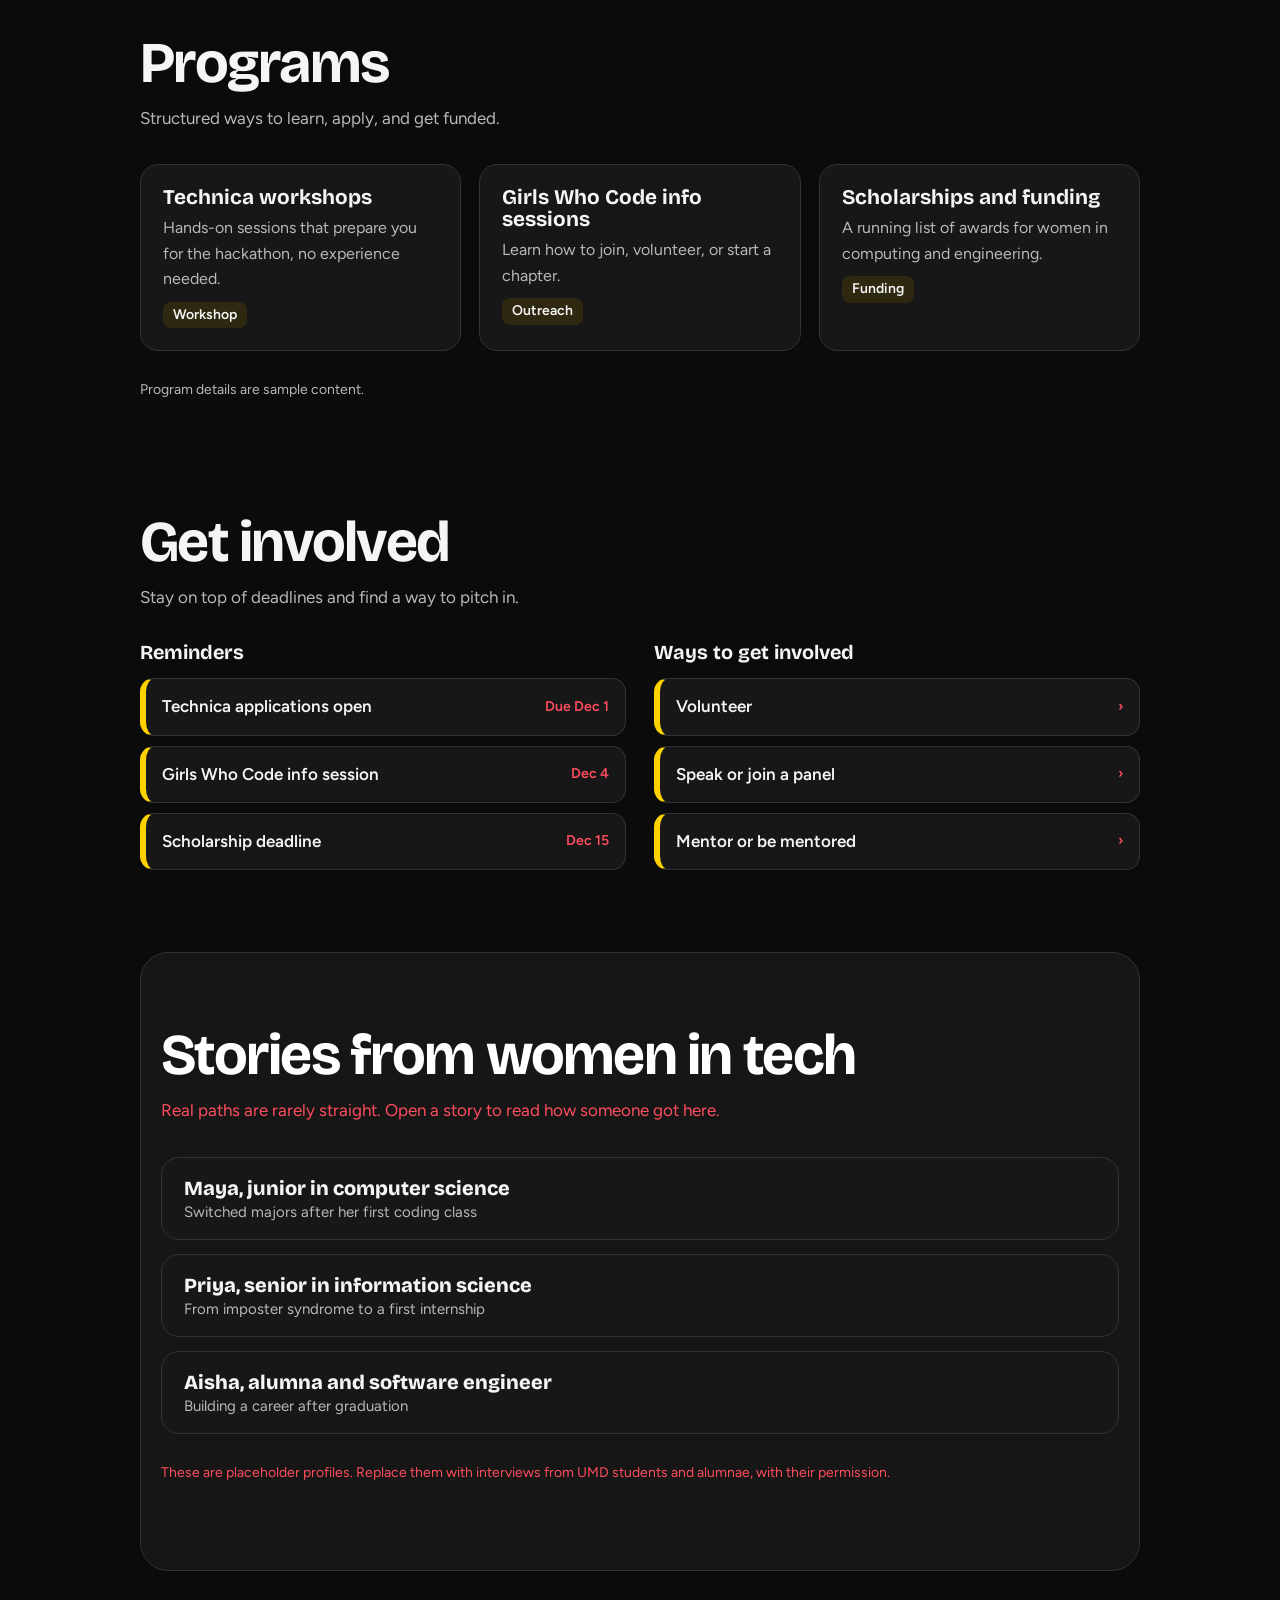
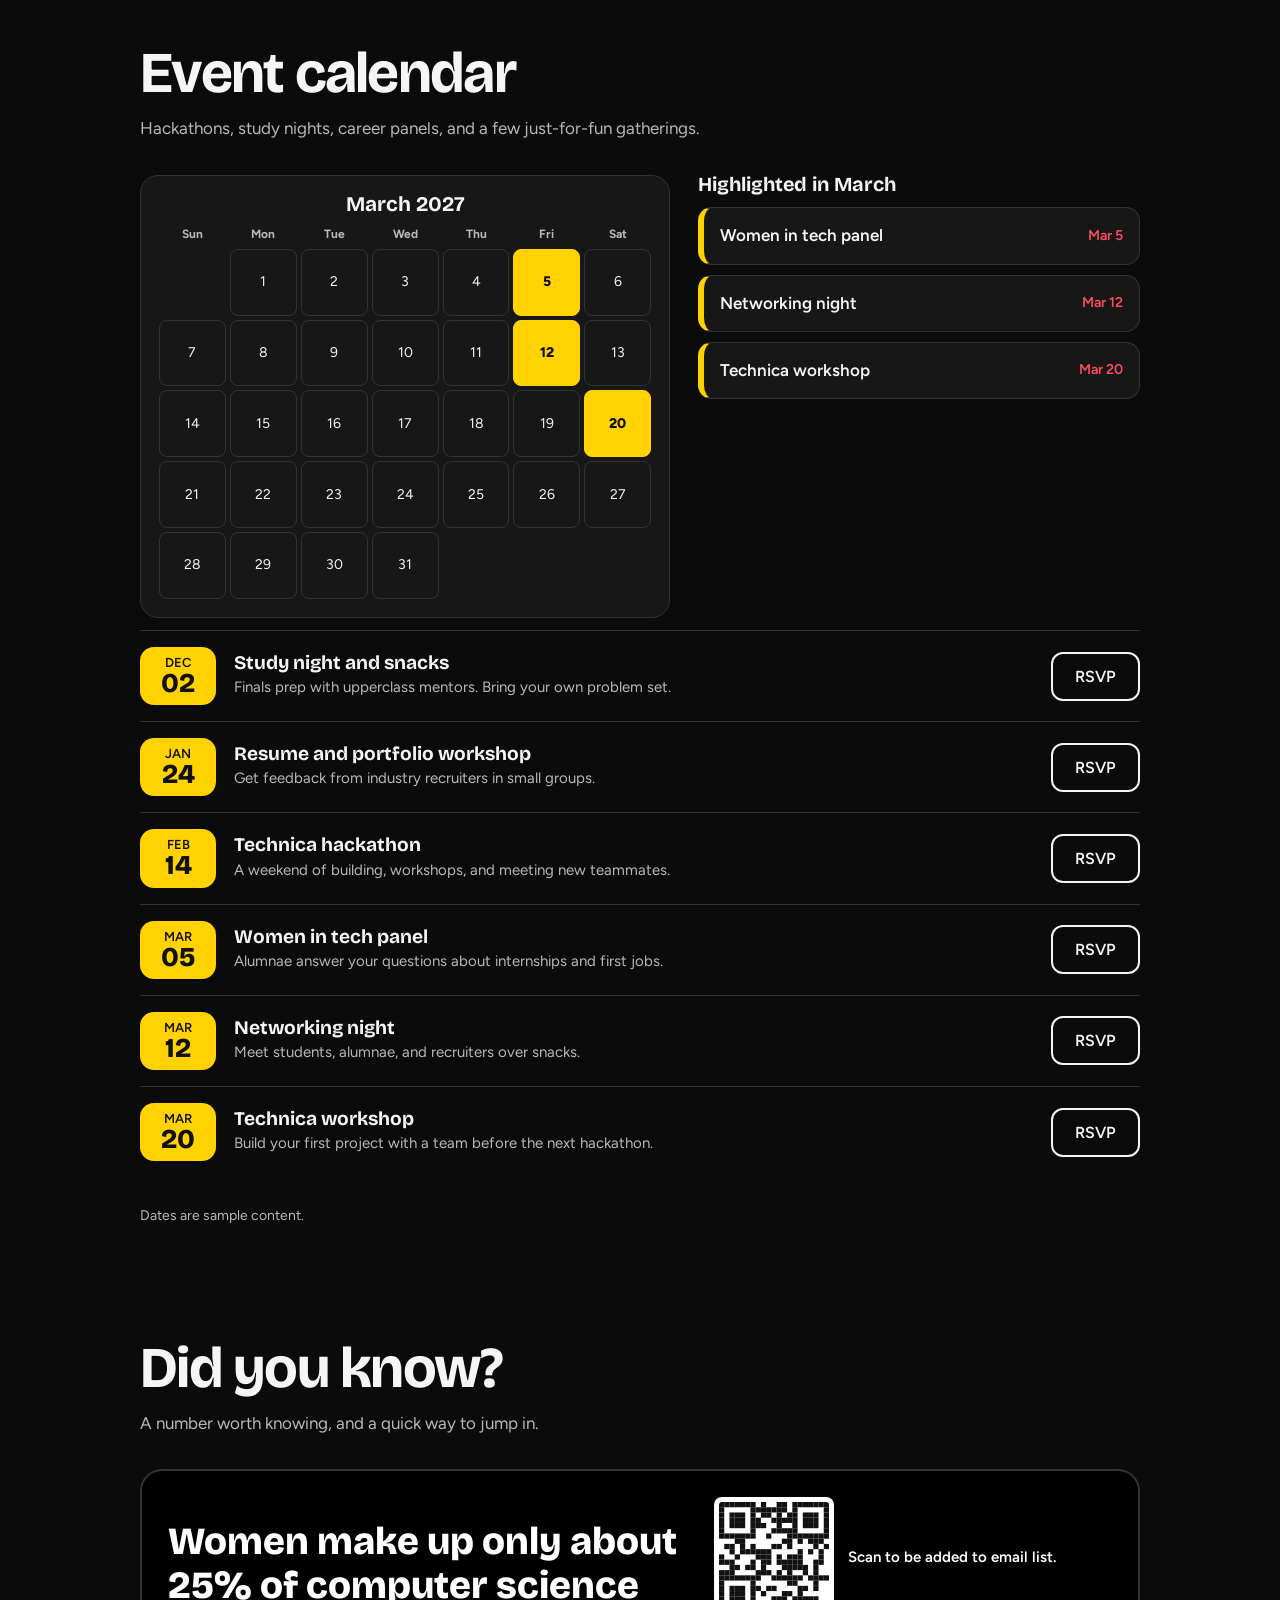
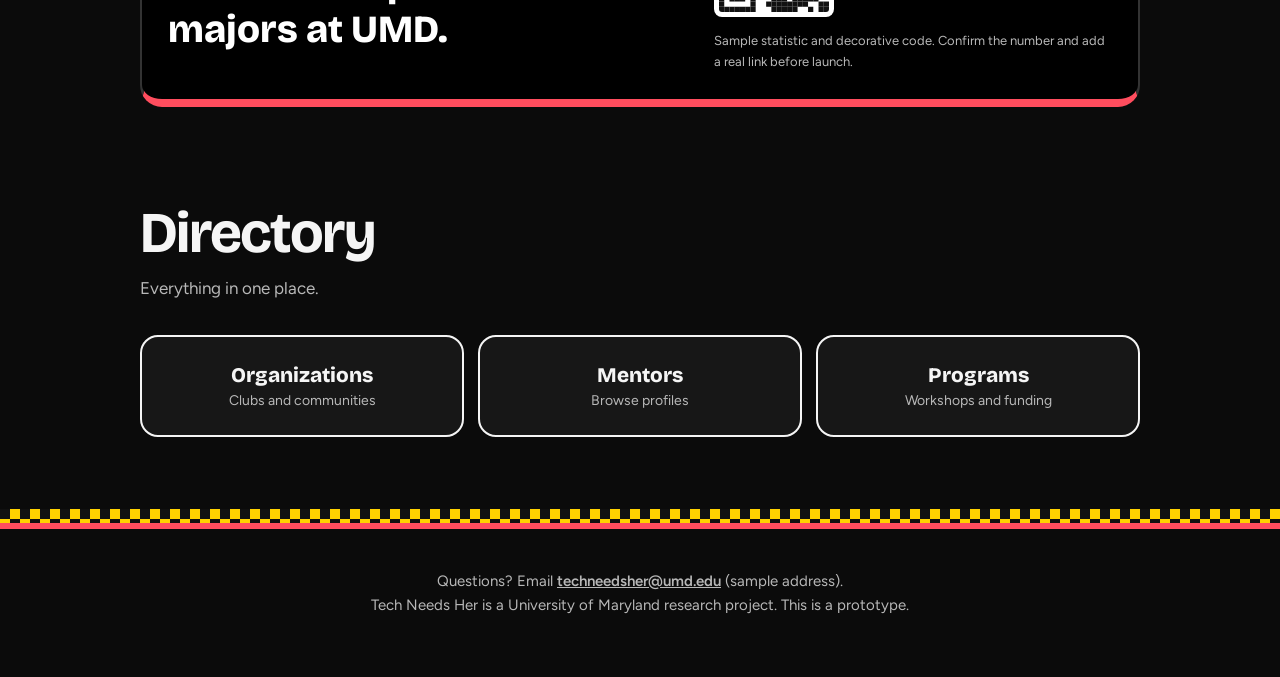
==== commit b7fc5981: "logo" ====
--- a/index.html
+++ b/index.html
@@ -11,7 +11,8 @@
 <body id="top">
 <div class="bgvid" aria-hidden="true"><div class="glow"></div><video id="bgv" muted loop playsinline preload="auto"></video></div>
 <div class="flag" aria-hidden="true"></div>
-<nav aria-label="Main"><b>Tech Needs Her</b>
+<nav aria-label="Main"> <img src="umdlogo.jpg" alt="UMD Logo" class="nav-logo">
+    <b>Tech Needs Her</b>
 <a href="#top">Home</a><a href="#events">Events</a><a href="#programs">Programs</a><a href="#mentors">Mentors</a><a href="#involved">Get involved</a><a href="#directory">Directory</a><a href="#contact">Contact</a></nav>
 
 <section class="hero">
--- a/tnh2.css
+++ b/tnh2.css
@@ -10,6 +10,13 @@
 nav b{font-family:'Bricolage Grotesque',sans-serif;margin-right:auto;white-space:nowrap;padding-right:12px}
 nav a{text-decoration:none;padding:6px 11px;border-radius:99px;font-weight:600;font-size:15px;white-space:nowrap}
 nav a:hover{background:var(--lil)}
+.nav-logo {
+    width: 32px !important;
+    height: 32px !important;
+    object-fit: contain;
+    vertical-align: middle;
+    margin-right: 8px;
+}
 section{max-width:1040px;margin:0 auto;padding:72px 20px}
 .hero{padding-top:48px}
 .herogrid{display:grid;grid-template-columns:1.5fr 1fr;gap:32px;align-items:center}
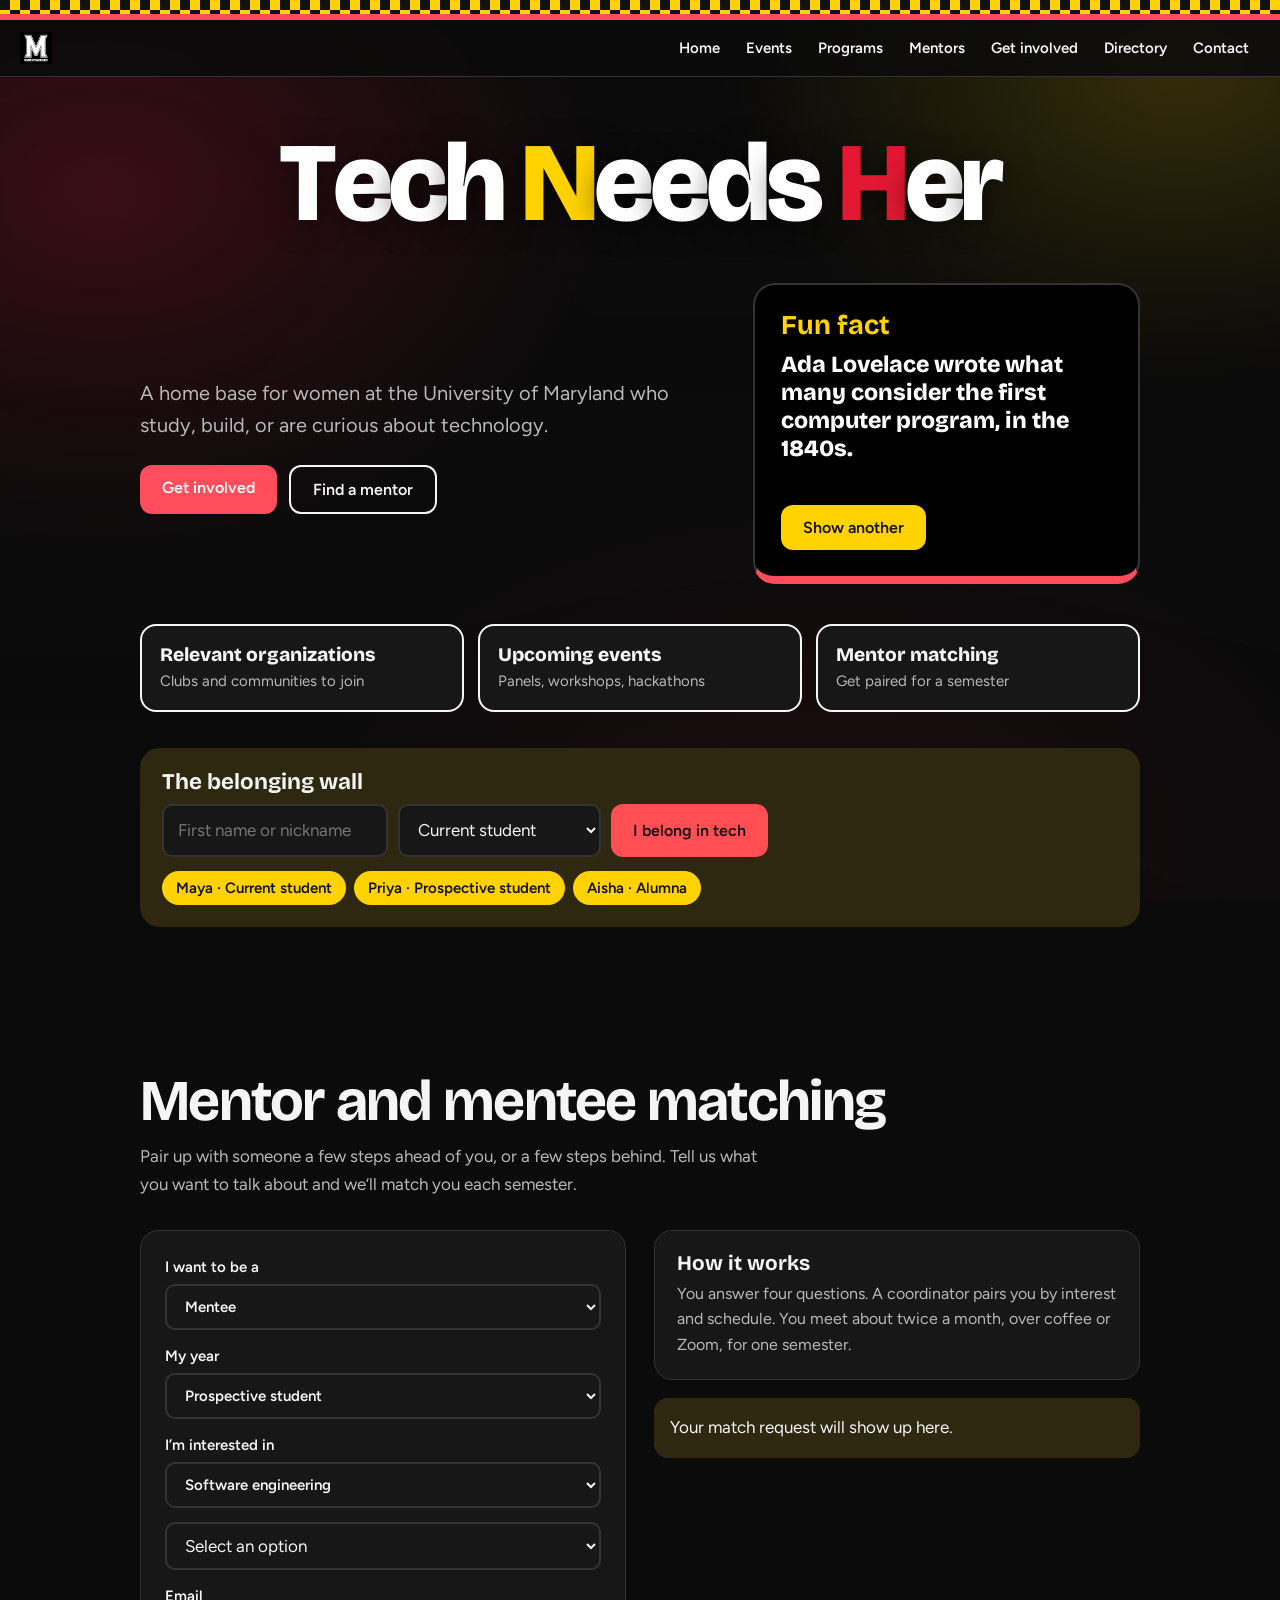
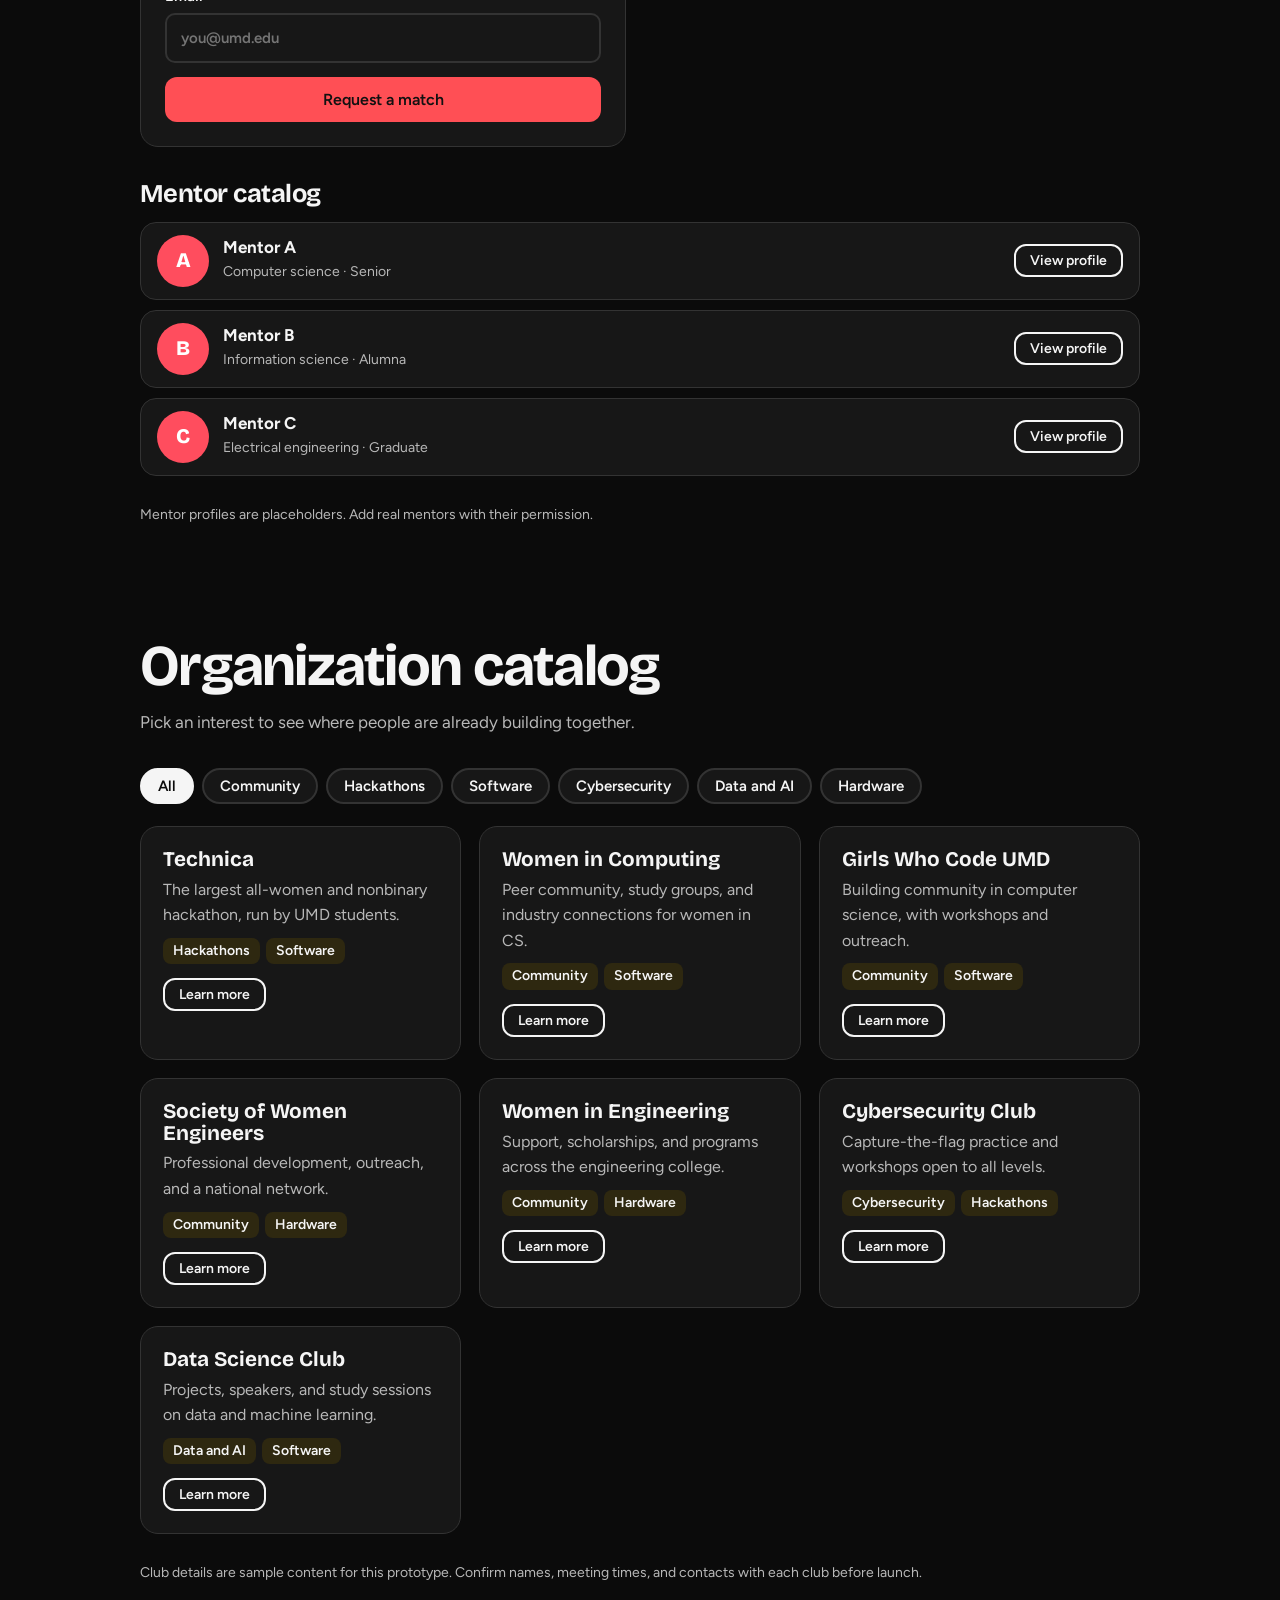
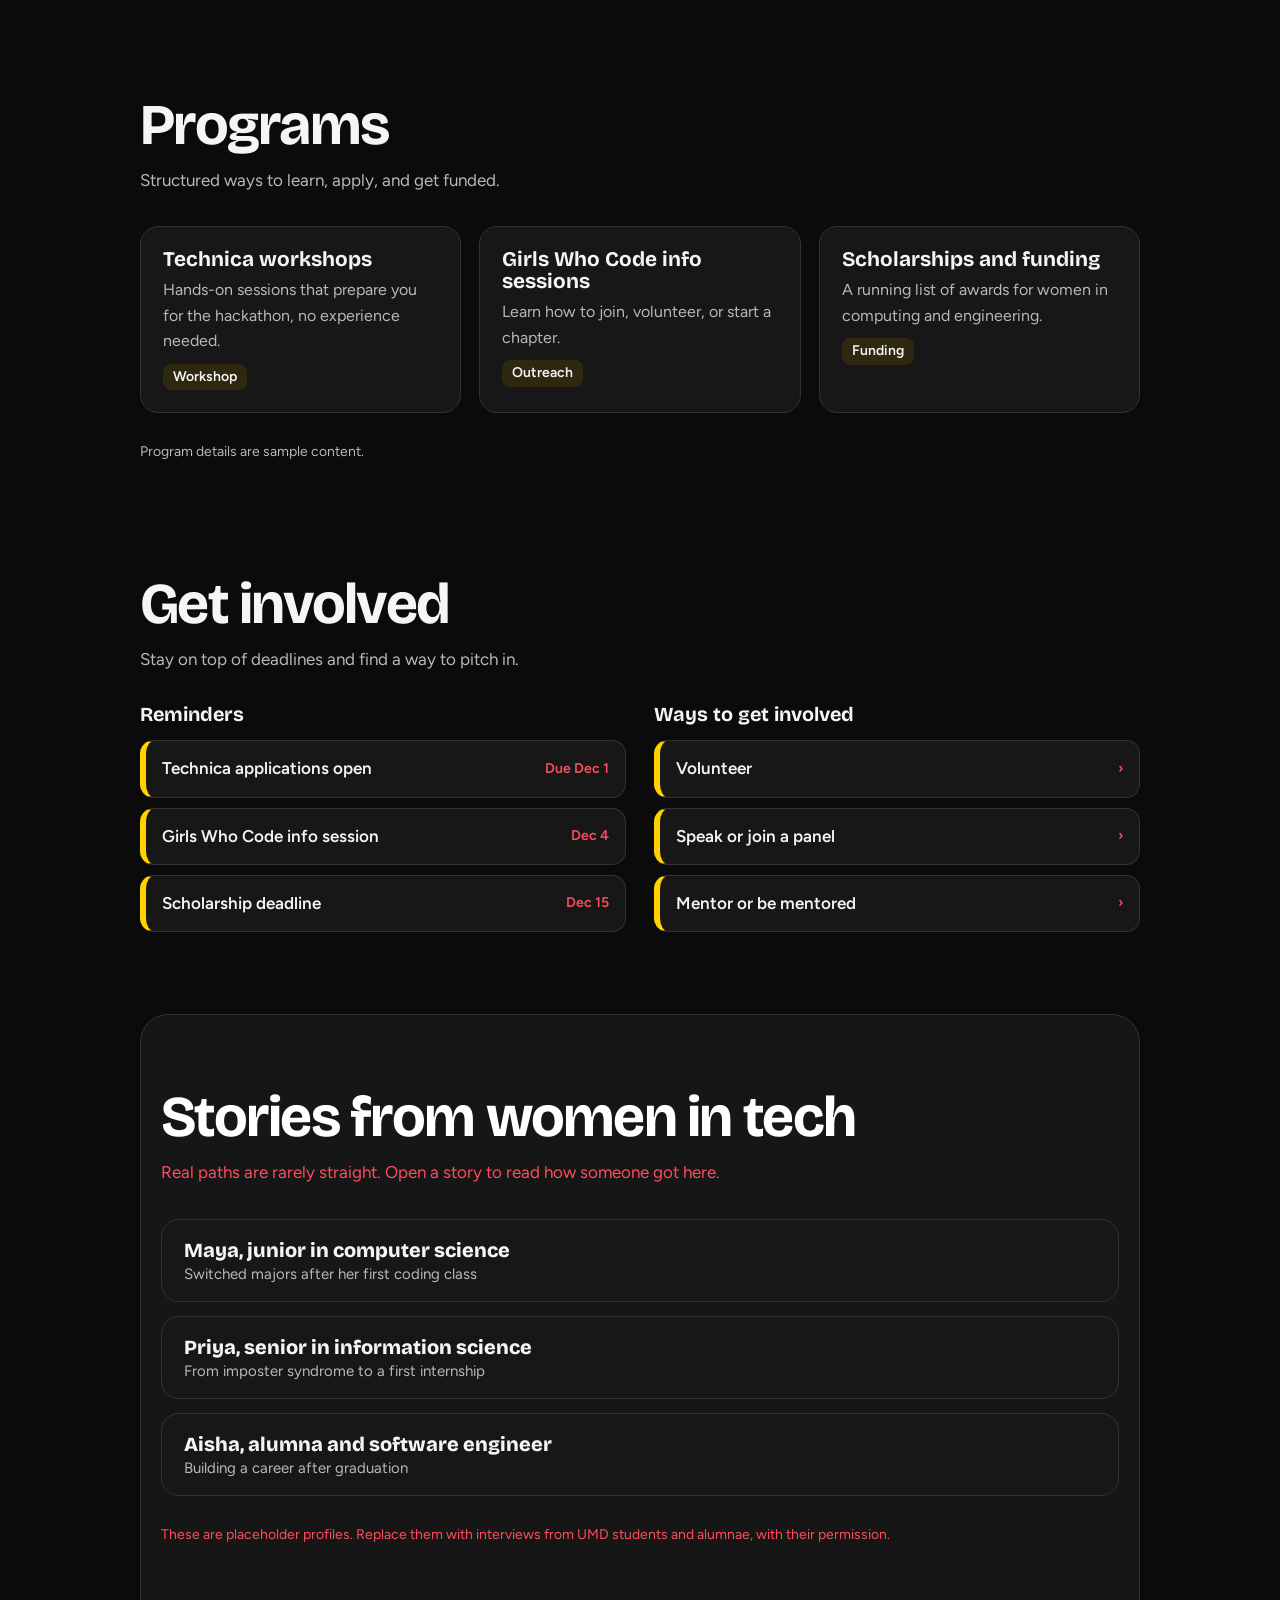
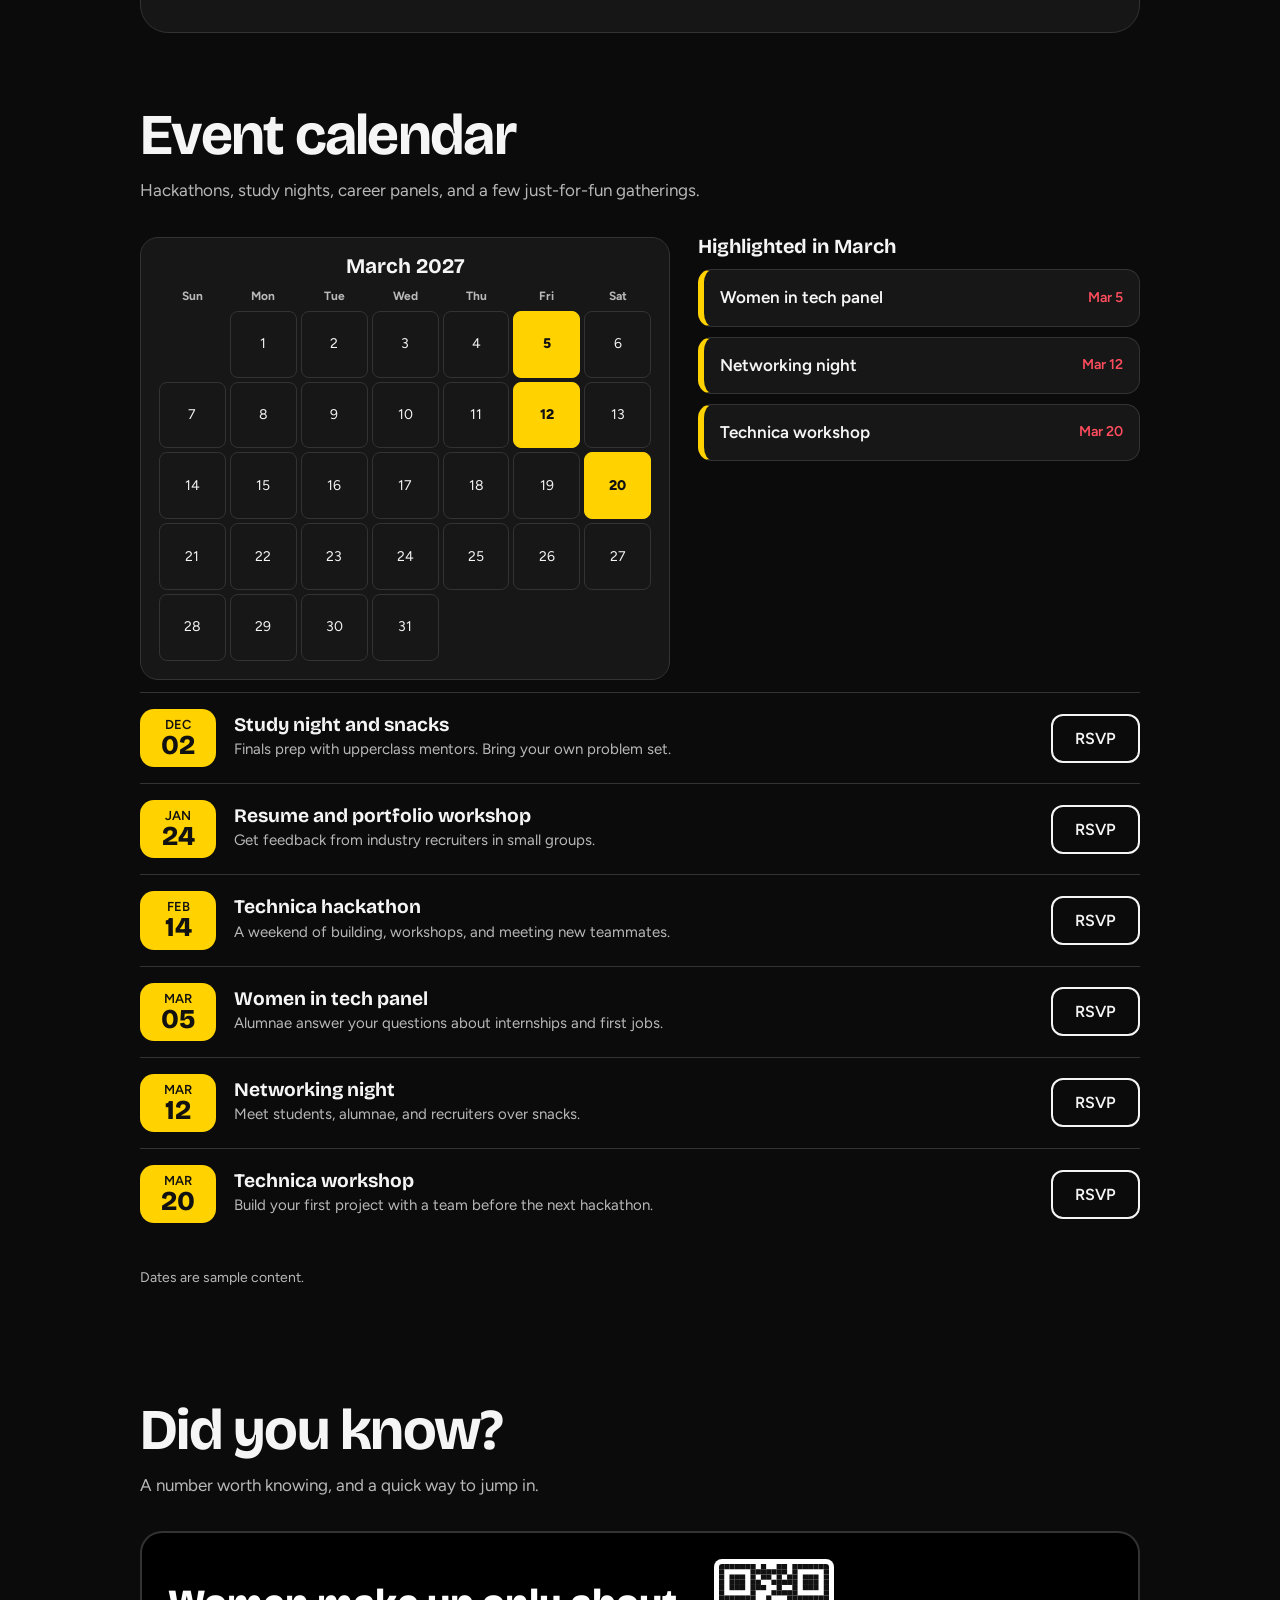
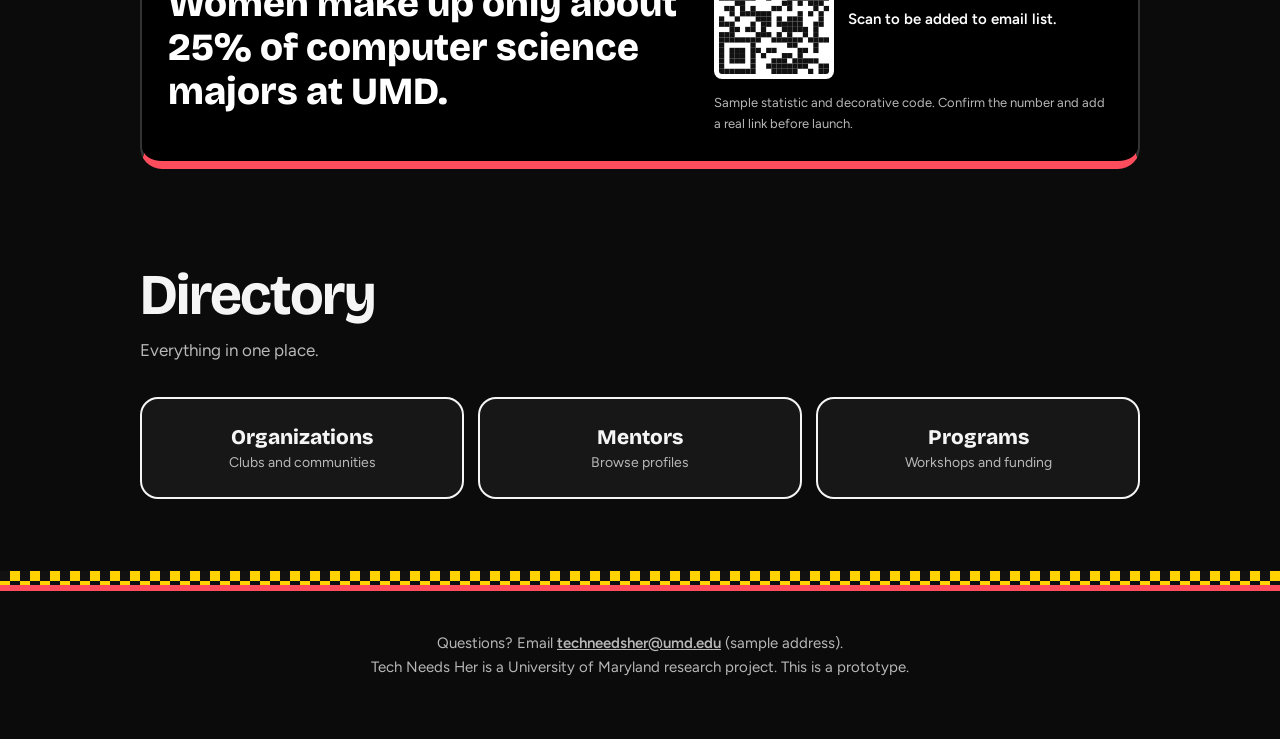
==== commit 4d224ba0: "color" ====
--- a/index.html
+++ b/index.html
@@ -3,7 +3,7 @@
 <head>
 <meta charset="utf-8">
 <meta name="viewport" content="width=device-width, initial-scale=1, viewport-fit=cover">
-<title>Tech Needs Her · UMD (Dark)</title>
+<title>Tech Needs Her</title>
 <link rel="preconnect" href="https://fonts.googleapis.com">
 <link href="https://fonts.googleapis.com/css2?family=Bricolage+Grotesque:wght@500;800&family=Figtree:wght@400;600&display=swap" rel="stylesheet">
 <link rel="stylesheet" href="tnh2.css">
@@ -12,11 +12,11 @@
 <div class="bgvid" aria-hidden="true"><div class="glow"></div><video id="bgv" muted loop playsinline preload="auto"></video></div>
 <div class="flag" aria-hidden="true"></div>
 <nav aria-label="Main"> <img src="umdlogo.jpg" alt="UMD Logo" class="nav-logo">
-    <b>Tech Needs Her</b>
+    <b></b>
 <a href="#top">Home</a><a href="#events">Events</a><a href="#programs">Programs</a><a href="#mentors">Mentors</a><a href="#involved">Get involved</a><a href="#directory">Directory</a><a href="#contact">Contact</a></nav>
 
 <section class="hero">
-<h1 class="title" aria-label="Tech Needs Her."><span aria-hidden="true"><span class="ch" style="--i:0">T</span><span class="ch" style="--i:1">e</span><span class="ch" style="--i:2">c</span><span class="ch" style="--i:3">h</span> <span class="ch y" style="--i:5">N</span><span class="ch" style="--i:6">e</span><span class="ch" style="--i:7">e</span><span class="ch" style="--i:8">d</span><span class="ch" style="--i:9">s</span> <span class="ch r" style="--i:11">H</span><span class="ch" style="--i:12">e</span><span class="ch" style="--i:13">r</span><span class="ch" style="--i:14">.</span></span></h1>
+<h1 class="title" aria-label="Tech Needs Her"><span aria-hidden="true"><span class="ch" style="--i:0">T</span><span class="ch" style="--i:1">e</span><span class="ch" style="--i:2">c</span><span class="ch" style="--i:3">h</span> <span class="ch y" style="--i:5">N</span><span class="ch" style="--i:6">e</span><span class="ch" style="--i:7">e</span><span class="ch" style="--i:8">d</span><span class="ch" style="--i:9">s</span> <span class="ch r" style="--i:11">H</span><span class="ch" style="--i:12">e</span><span class="ch" style="--i:13">r</span><span class="ch" style="--i:14"></span></span></h1>
 <div class="herogrid">
 <div>
 <p>A home base for women at the University of Maryland who study, build, or are curious about technology.</p>
@@ -49,7 +49,29 @@
 <form id="mForm">
 <label>I want to be a<select id="mRole"><option>Mentee</option><option>Mentor</option></select></label>
 <label>My year<select id="mYear"><option>Prospective student</option><option>Freshman</option><option>Sophomore</option><option>Junior</option><option>Senior</option><option>Graduate</option></select></label>
-<label>I’m interested in<select id="mTopic"><option>Software engineering</option><option>Cybersecurity</option><option>Data science and AI</option><option>Product and design</option><option>Hardware and robotics</option></select></label>
+<label>I’m interested in<select id="mTopic">
+    <option>Software engineering</option>
+    <option>Cybersecurity</option>
+    <option>Data science and AI</option>
+    <option>Product and design</option>
+    <option>Hardware and robotics</option>
+    <option>Information Science</option>
+    <option>Other</option>
+</select></label>
+<select id="choice" onchange="toggleOther(this.value)">
+  <option value="">Select an option</option>
+  <option value="option1">Option 1</option>
+  <option value="other">Other</option>
+</select>
+
+<input type="text" id="otherText" placeholder="Please specify" style="display: none;" />
+
+<script>
+  function toggleOther(value) {
+    const input = document.getElementById("otherText");
+    input.style.display = value === "Other" ? "block" : "none";
+  }
+</script>
 <label>Email<input type="email" id="mMail" placeholder="you@umd.edu" required></label>
 <button class="btn pink" type="submit">Request a match</button>
 </form>
--- a/tnh2.css
+++ b/tnh2.css
@@ -1,4 +1,4 @@
-:root{--bg:#0B0B0B;--ink:#F5F5F5;--mut:#B8B8B8;--card:#171717;--line:#333;--red:#FF4D5E;--gold:#FFD200;--lil:#2E2810;color-scheme:dark;--pink:#FF4F9A;--onred:#fff;
+:root{--bg:#0B0B0B;--ink:#F5F5F5;--mut:#B8B8B8;--card:#171717;--line:#333;--red:#FF4D5E;--gold:#FFD200;--lil:#2E2810;color-scheme:dark;--pink:#ff4f55;--onred:#fff;
 box-sizing:border-box;padding-top:env(safe-area-inset-top,0px);padding-bottom:env(safe-area-inset-bottom,0px)}
 html{scroll-padding-top:70px;scroll-behavior:smooth}
 *,*::before,*::after{box-sizing:border-box}
@@ -106,7 +106,7 @@
 .big{background:#161616;border:1px solid var(--line)}
 .bgvid{position:fixed;inset:0;overflow:hidden;z-index:-1;opacity:var(--vo,1);transition:opacity .25s linear}
 .bgvid video{position:absolute;inset:0;width:100%;height:100%;object-fit:cover;opacity:0;transition:opacity 2s}
-.bgvid video.on{opacity:.55}
+.bgvid video.on{opacity: 0.35;}
 .bgvid::after{content:"";position:absolute;inset:0;background:linear-gradient(rgba(11,11,11,.55),rgba(11,11,11,.8))}
 .glow{position:absolute;inset:-20%;filter:blur(20px);animation:drift 18s ease-in-out infinite alternate;background:radial-gradient(40% 40% at 20% 30%,rgba(226,24,51,.55),transparent 70%),radial-gradient(35% 35% at 80% 20%,rgba(255,210,0,.4),transparent 70%),radial-gradient(45% 45% at 60% 85%,rgba(226,24,51,.35),transparent 70%)}
 @keyframes drift{to{transform:translate(4%,-3%) scale(1.12) rotate(4deg)}}
@@ -122,4 +122,22 @@
 .dyk.wide{display:grid;grid-template-columns:1.3fr 1fr;gap:28px;align-items:center}
 .dyk.wide .stat{font-size:clamp(1.6rem,4vw,2.4rem);margin:0}
 .dyk.wide svg{width:120px;height:120px}
-@media(max-width:760px){.dyk.wide{grid-template-columns:1fr}}+@media(max-width:760px){.dyk.wide{grid-template-columns:1fr}}
+
+@media (max-width: 760px) {
+    nav .nav-logo {
+        width: 28px !important;
+        height: 28px !important;
+        flex-shrink: 0;
+        object-fit: contain;
+    }
+
+    nav b {
+        font-size: 14px;
+    }
+
+    nav {
+        gap: 6px;
+        padding: 10px 12px;
+    }
+}
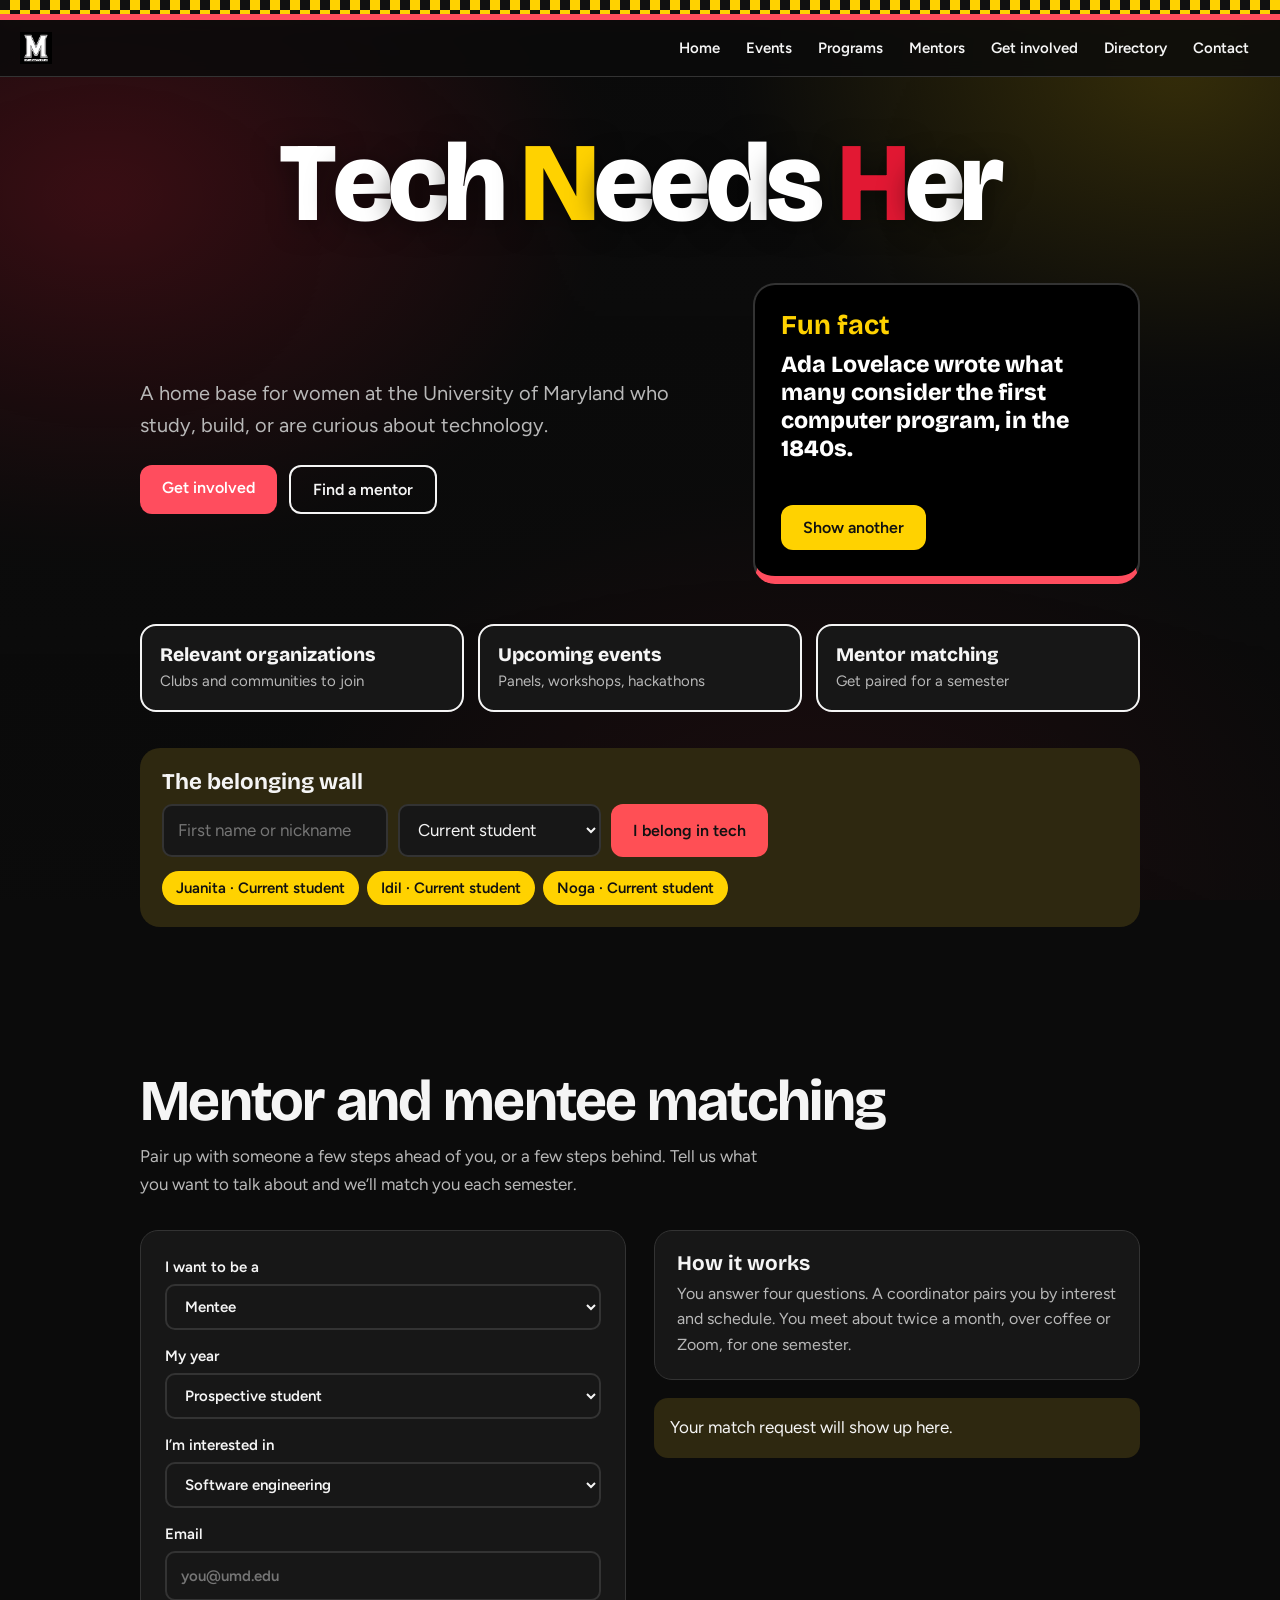
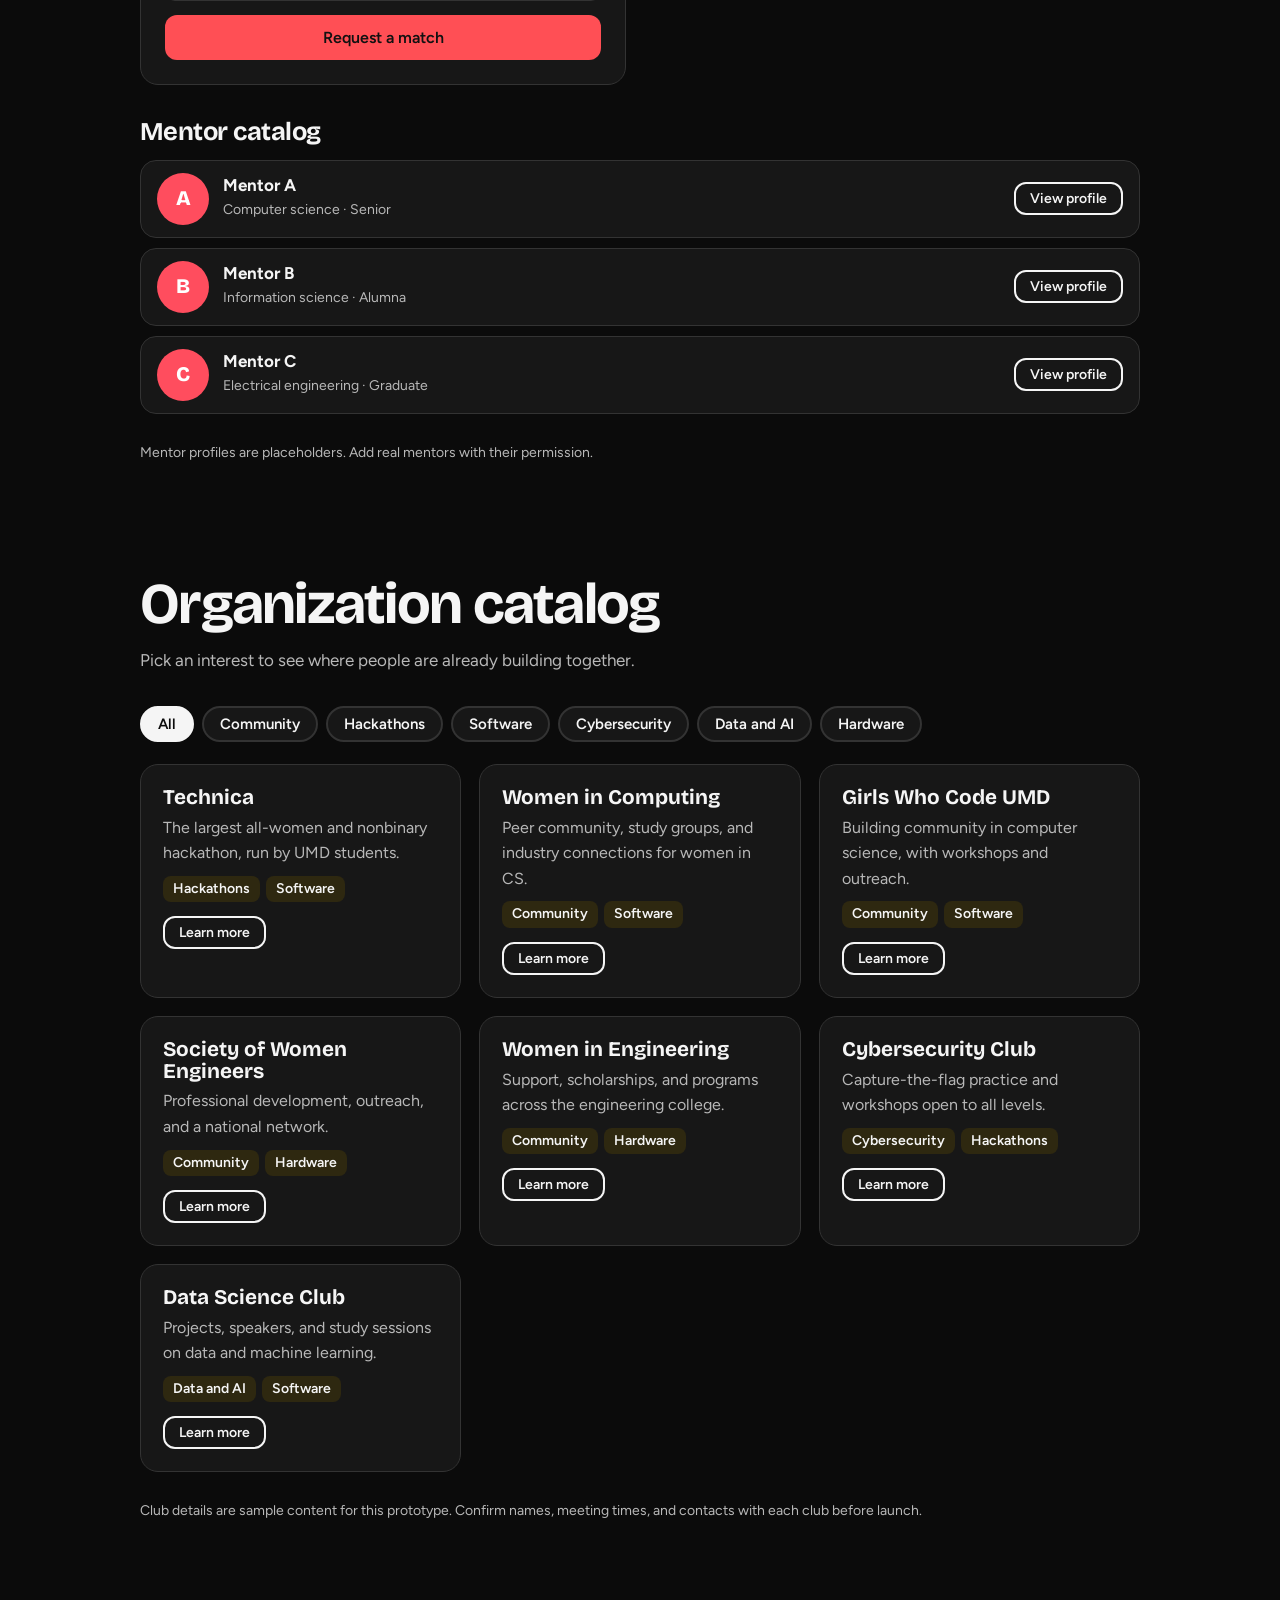
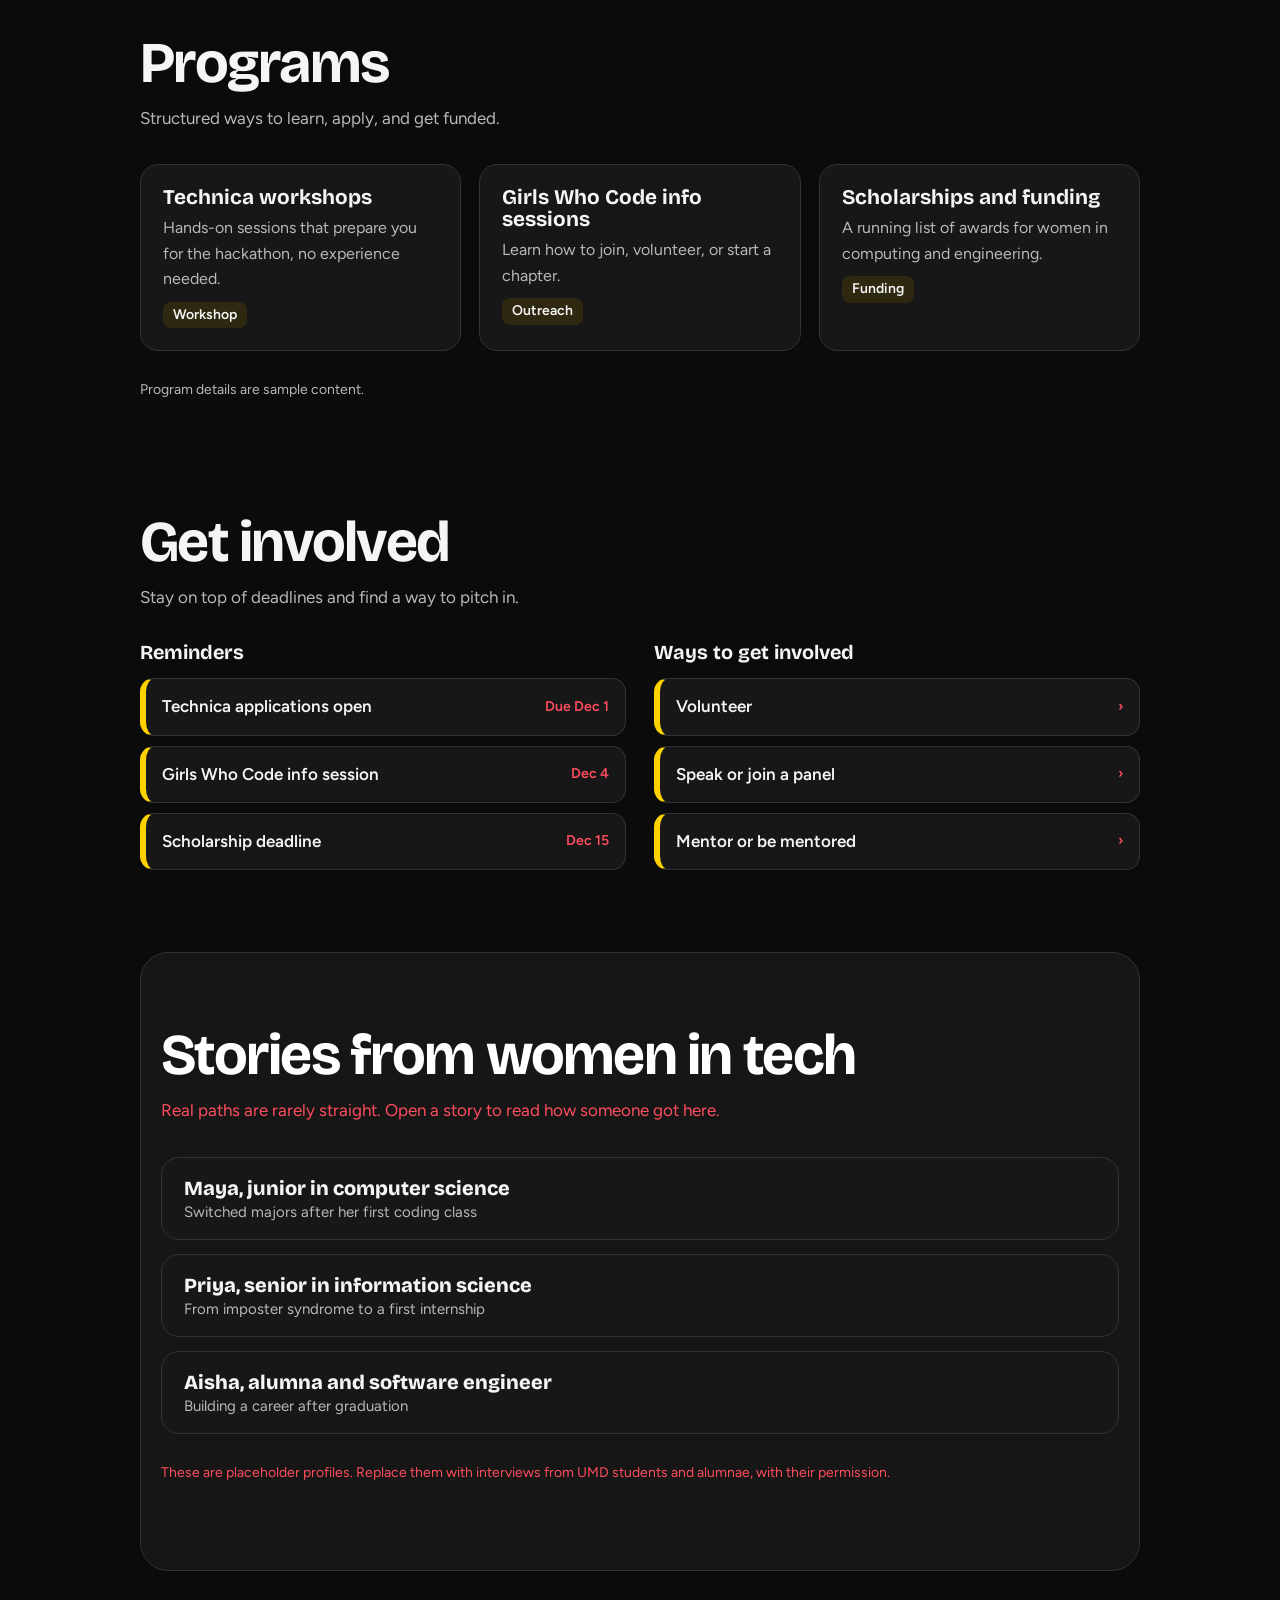
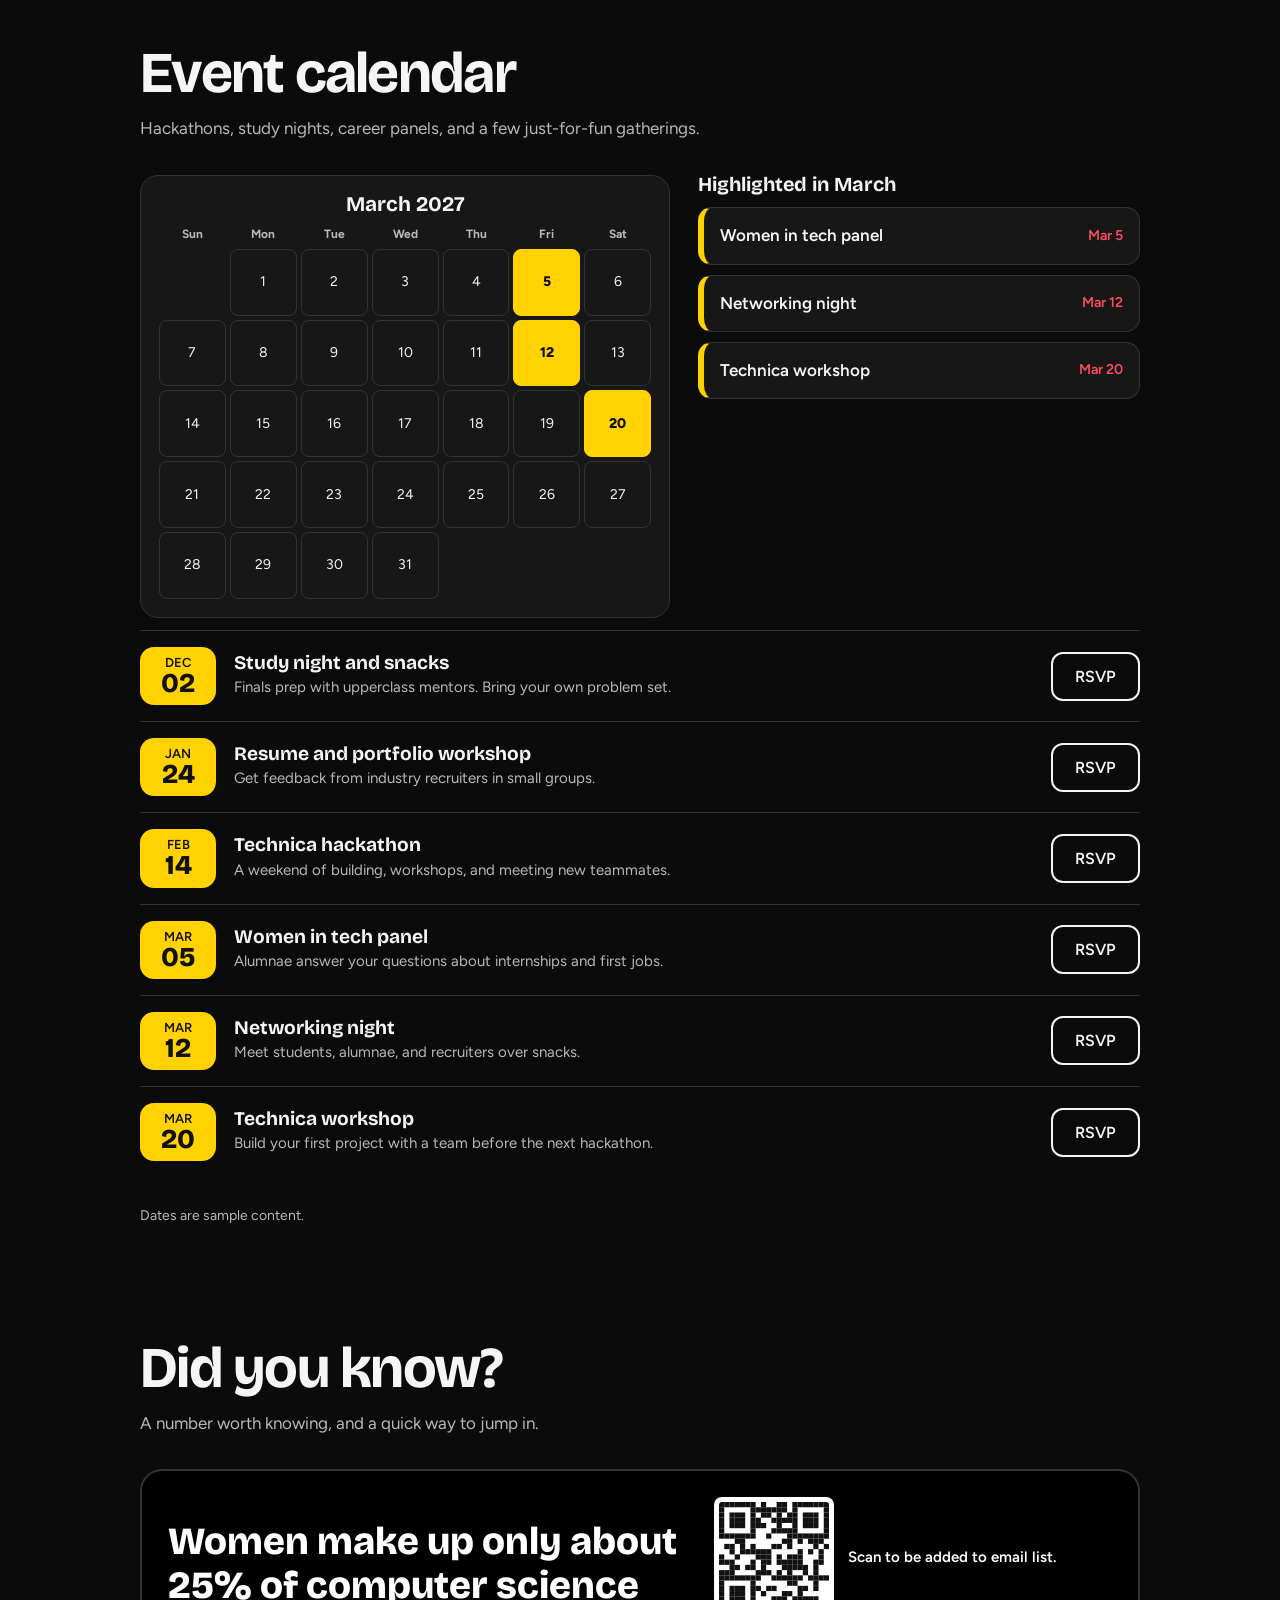
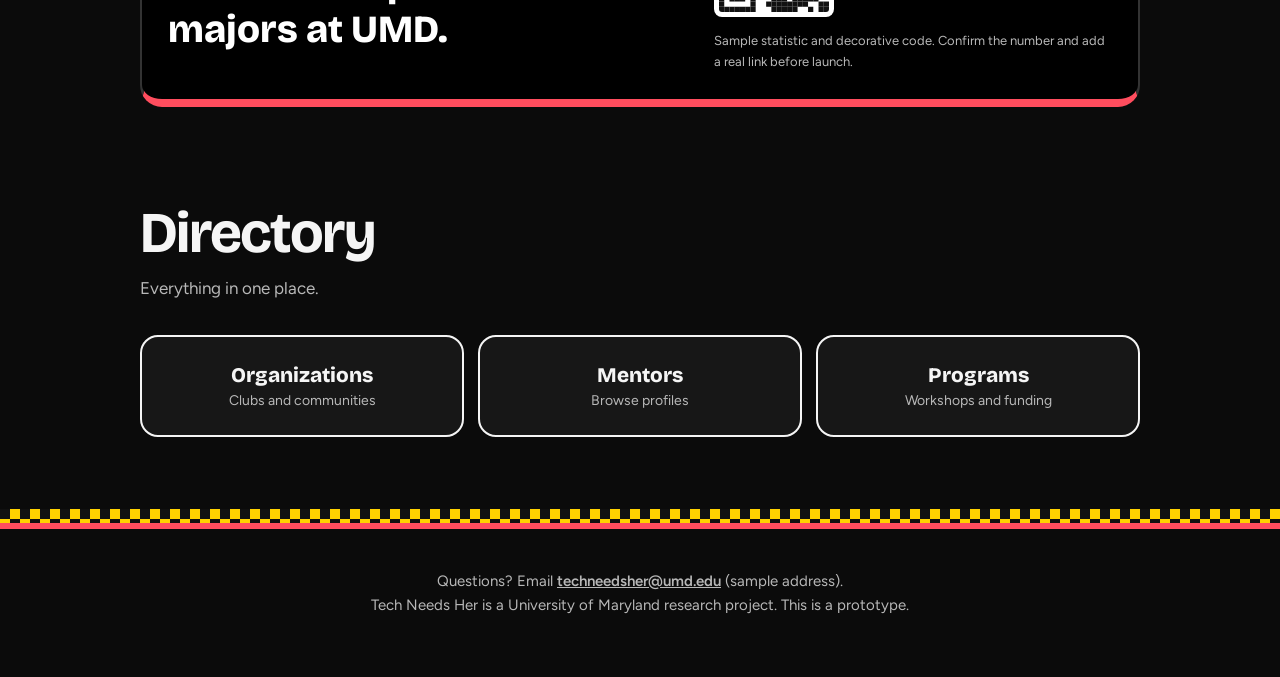
==== commit 8ee04bae: "o" ====
--- a/index.html
+++ b/index.html
@@ -36,7 +36,13 @@
 <div class="wall">
 <h3>The belonging wall</h3>
 <form id="wallForm"><input id="wallName" placeholder="First name or nickname" aria-label="Your name" required maxlength="20">
-<select id="wallRole" aria-label="Your status"><option>Current student</option><option>Prospective student</option><option>Alumna</option></select>
+<select id="wallRole" aria-label="Your status">
+    <option>Current student</option>
+    <option>Prospective student</option>
+    <option>Alumna</option>
+</select>
+
+
 <button class="btn pink" type="submit">I belong in tech</button></form>
 <div class="chips" id="wallChips" aria-live="polite"></div>
 </div>
@@ -58,20 +64,7 @@
     <option>Information Science</option>
     <option>Other</option>
 </select></label>
-<select id="choice" onchange="toggleOther(this.value)">
-  <option value="">Select an option</option>
-  <option value="option1">Option 1</option>
-  <option value="other">Other</option>
-</select>
 
-<input type="text" id="otherText" placeholder="Please specify" style="display: none;" />
-
-<script>
-  function toggleOther(value) {
-    const input = document.getElementById("otherText");
-    input.style.display = value === "Other" ? "block" : "none";
-  }
-</script>
 <label>Email<input type="email" id="mMail" placeholder="you@umd.edu" required></label>
 <button class="btn pink" type="submit">Request a match</button>
 </form>
